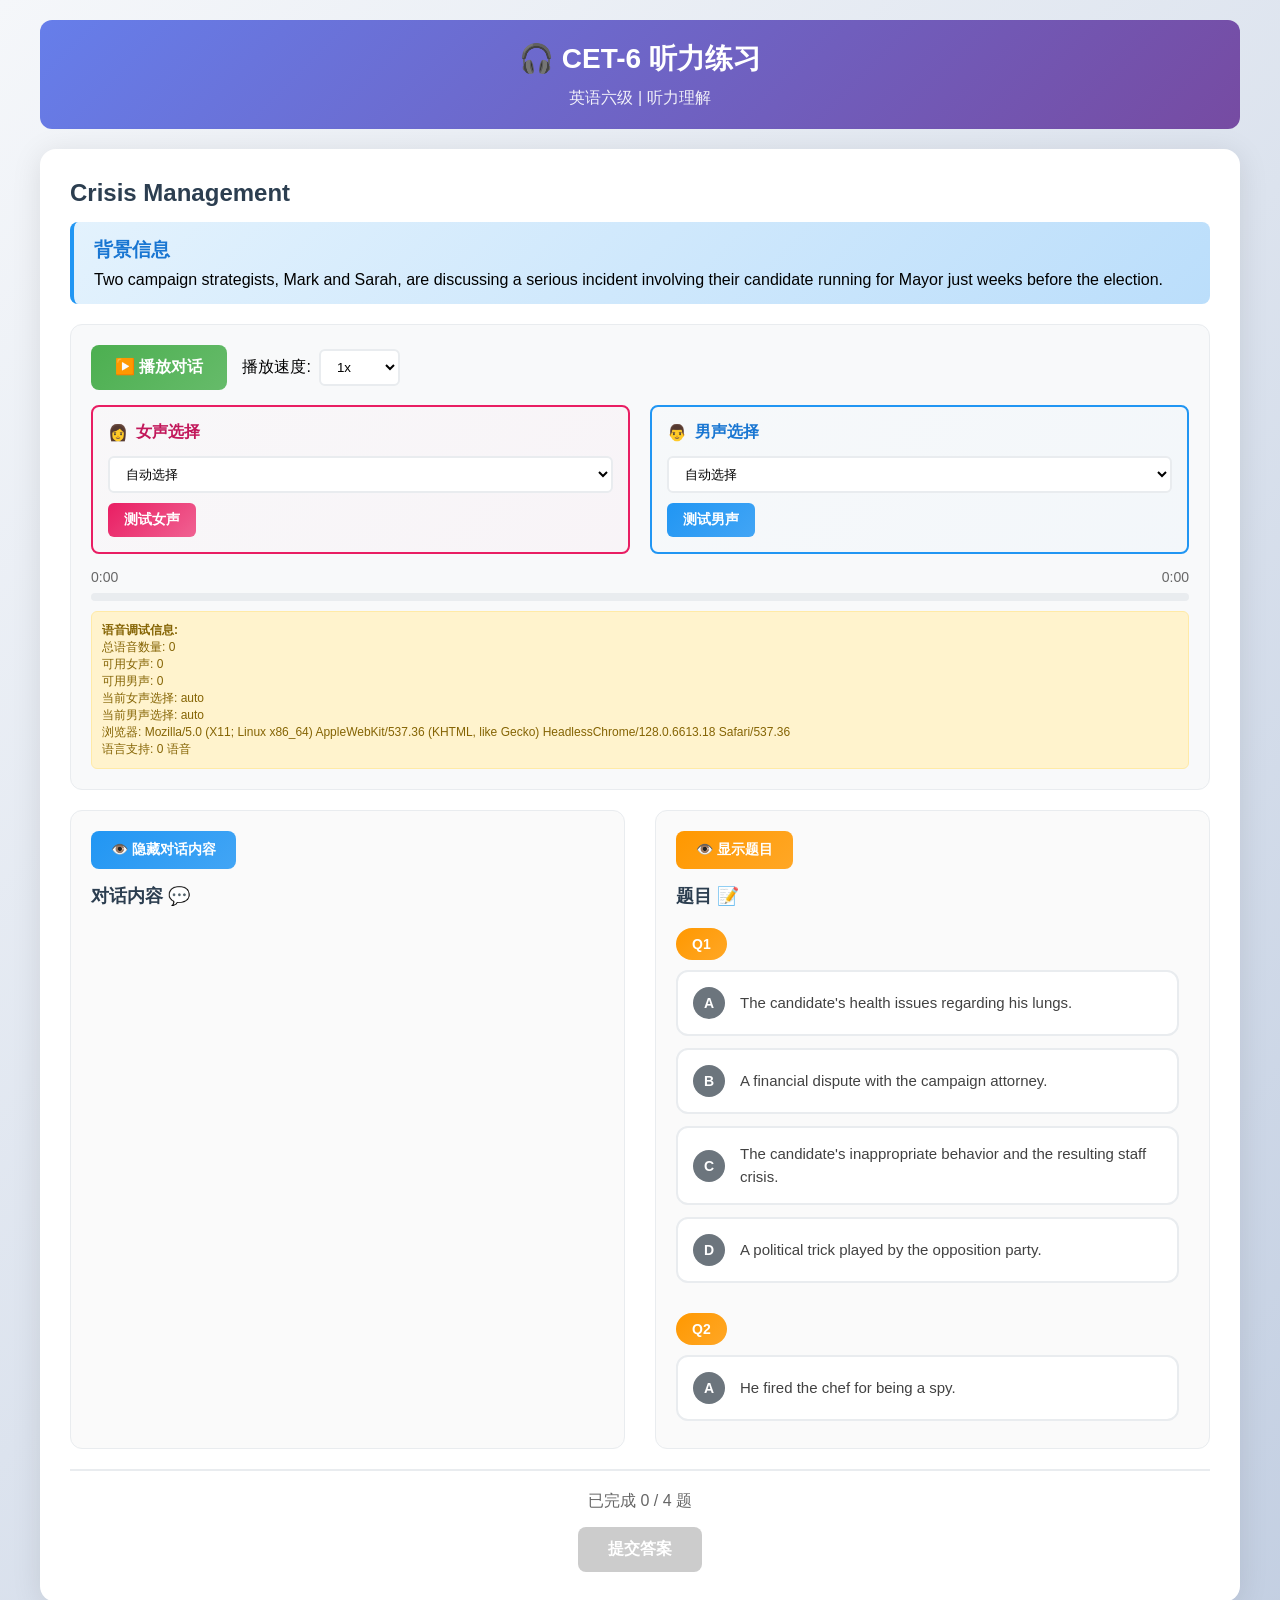
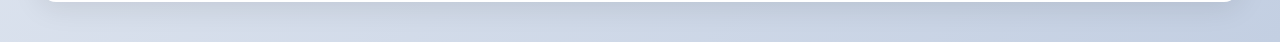
==== CET-6 听力练习应用.html @ c2de2e84 "update" ====
<!DOCTYPE html>
<!-- saved from url=(0163)file:///D:/DESKTOP/%E5%AD%A6%E6%9C%AF/%E7%A0%94%E7%A9%B6/%E3%80%90code%E3%80%91/%E7%AD%9B%E9%80%89%E4%B8%8D%E6%87%82%E7%9A%84%E5%8D%95%E8%AF%8D/cet6-listening.html -->
<html lang="zh-CN"><head><meta http-equiv="Content-Type" content="text/html; charset=UTF-8">
    
    <meta name="viewport" content="width=device-width, initial-scale=1.0">
    <title>CET-6 听力练习应用</title>
    <style>
        * {
            margin: 0;
            padding: 0;
            box-sizing: border-box;
        }

        body {
            font-family: -apple-system, BlinkMacSystemFont, 'Segoe UI', 'Roboto', 'Oxygen',
                'Ubuntu', 'Cantarell', 'Fira Sans', 'Droid Sans', 'Helvetica Neue',
                sans-serif;
            -webkit-font-smoothing: antialiased;
            -moz-osx-font-smoothing: grayscale;
            background: linear-gradient(135deg, #f5f7fa 0%, #c3cfe2 100%);
            min-height: 100vh;
            padding: 20px;
        }

        .container {
            max-width: 1200px;
            margin: 0 auto;
        }

        .header {
            background: linear-gradient(135deg, #667eea 0%, #764ba2 100%);
            color: white;
            padding: 20px;
            border-radius: 12px;
            margin-bottom: 20px;
            text-align: center;
        }

        .header h1 {
            font-size: 28px;
            margin-bottom: 10px;
        }

        .header-info {
            font-size: 16px;
            opacity: 0.9;
        }

        .main-content {
            background: white;
            border-radius: 16px;
            padding: 30px;
            box-shadow: 0 4px 30px rgba(0, 0, 0, 0.1);
            margin-bottom: 20px;
        }

        .exercise-title {
            font-size: 24px;
            font-weight: 700;
            color: #2c3e50;
            margin-bottom: 15px;
        }

        .context-box {
            background: linear-gradient(135deg, #e3f2fd 0%, #bbdefb 100%);
            border-left: 4px solid #2196f3;
            padding: 15px 20px;
            border-radius: 8px;
            margin-bottom: 20px;
        }

        .context-box h3 {
            color: #1976d2;
            margin-bottom: 8px;
        }

        .audio-controls {
            background: #f8f9fa;
            padding: 20px;
            border-radius: 12px;
            margin-bottom: 20px;
            border: 1px solid #e9ecef;
        }

        .audio-main-controls {
            display: flex;
            align-items: center;
            gap: 15px;
            margin-bottom: 15px;
            flex-wrap: wrap;
        }

        .play-button, .stop-button {
            background: linear-gradient(135deg, #4caf50 0%, #66bb6a 100%);
            color: white;
            border: none;
            padding: 12px 24px;
            border-radius: 8px;
            cursor: pointer;
            font-size: 16px;
            font-weight: 600;
            transition: all 0.3s ease;
        }

        .play-button:hover, .stop-button:hover {
            transform: translateY(-2px);
            box-shadow: 0 4px 15px rgba(76, 175, 80, 0.3);
        }

        .stop-button {
            background: linear-gradient(135deg, #f44336 0%, #ef5350 100%);
        }

        .stop-button:hover {
            box-shadow: 0 4px 15px rgba(244, 67, 54, 0.3);
        }

        .speed-control, .voice-control {
            display: flex;
            align-items: center;
            gap: 8px;
        }

        .speed-select, .voice-select {
            padding: 8px 12px;
            border: 2px solid #e9ecef;
            border-radius: 6px;
            background: white;
            cursor: pointer;
        }

        .voice-controls-container {
            display: grid;
            grid-template-columns: 1fr 1fr;
            gap: 20px;
            margin-bottom: 15px;
        }

        .voice-control-group {
            background: #fff;
            border: 2px solid #e9ecef;
            border-radius: 8px;
            padding: 15px;
        }

        .voice-control-group.female {
            border-color: #e91e63;
            background: linear-gradient(135deg, #fce4ec15 0%, #f8bbd915 100%);
        }

        .voice-control-group.male {
            border-color: #2196f3;
            background: linear-gradient(135deg, #e3f2fd15 0%, #bbdefb15 100%);
        }

        .voice-control-label {
            font-weight: 600;
            color: #2c3e50;
            margin-bottom: 8px;
            display: flex;
            align-items: center;
            gap: 8px;
        }

        .voice-control-label.female {
            color: #c2185b;
        }

        .voice-control-label.male {
            color: #1976d2;
        }

        .voice-select-full {
            width: 100%;
            margin-top: 5px;
        }

        .progress-container {
            margin-top: 15px;
        }

        .progress-info {
            display: flex;
            justify-content: space-between;
            margin-bottom: 8px;
            font-size: 14px;
            color: #666;
        }

        .progress-bar {
            width: 100%;
            height: 8px;
            background: #e9ecef;
            border-radius: 4px;
            overflow: hidden;
            position: relative;
        }

        .progress-fill {
            height: 100%;
            background: linear-gradient(135deg, #2196f3 0%, #42a5f5 100%);
            width: 0%;
            transition: width 0.1s linear;
            border-radius: 4px;
        }

        .progress-indicator {
            position: absolute;
            top: 0;
            left: 0;
            height: 100%;
            background: rgba(33, 150, 243, 0.3);
            animation: pulse 2s infinite;
        }

        @keyframes pulse {
            0% { opacity: 0.3; }
            50% { opacity: 0.6; }
            100% { opacity: 0.3; }
        }

        .voice-debug {
            background: #fff3cd;
            border: 1px solid #ffeaa7;
            border-radius: 6px;
            padding: 10px;
            margin-top: 10px;
            font-size: 12px;
            color: #856404;
        }

        .voice-test-buttons {
            display: flex;
            gap: 10px;
            margin-top: 10px;
        }

        .test-voice-button {
            padding: 8px 16px;
            border: none;
            border-radius: 6px;
            cursor: pointer;
            font-size: 14px;
            font-weight: 600;
            transition: all 0.3s ease;
        }

        .test-female {
            background: linear-gradient(135deg, #e91e63 0%, #f06292 100%);
            color: white;
        }

        .test-male {
            background: linear-gradient(135deg, #2196f3 0%, #42a5f5 100%);
            color: white;
        }

        .test-voice-button:hover {
            transform: translateY(-2px);
            box-shadow: 0 4px 15px rgba(0, 0, 0, 0.2);
        }

        .dialogue-toggle {
            background: linear-gradient(135deg, #2196f3 0%, #42a5f5 100%);
            color: white;
            border: none;
            padding: 10px 20px;
            border-radius: 8px;
            cursor: pointer;
            font-size: 14px;
            font-weight: 600;
            margin-bottom: 15px;
            transition: all 0.3s ease;
        }

        .dialogue-toggle:hover {
            transform: translateY(-2px);
            box-shadow: 0 4px 15px rgba(33, 150, 243, 0.3);
        }

        .questions-toggle {
            background: linear-gradient(135deg, #ff9800 0%, #ffa726 100%);
            color: white;
            border: none;
            padding: 10px 20px;
            border-radius: 8px;
            cursor: pointer;
            font-size: 14px;
            font-weight: 600;
            margin-bottom: 15px;
            transition: all 0.3s ease;
        }

        .questions-toggle:hover {
            transform: translateY(-2px);
            box-shadow: 0 4px 15px rgba(255, 152, 0, 0.3);
        }

        .content-grid {
            display: grid;
            grid-template-columns: 1fr 1fr;
            gap: 30px;
            margin-bottom: 20px;
        }

        .dialogue-section, .questions-section {
            background: #fafafa;
            border-radius: 12px;
            padding: 20px;
            border: 1px solid #e9ecef;
        }

        .section-title {
            font-size: 18px;
            font-weight: 600;
            color: #2c3e50;
            margin-bottom: 20px;
        }

        .dialogue-content {
            max-height: 500px;
            overflow-y: auto;
            padding-right: 10px;
        }

        .dialogue-content::-webkit-scrollbar {
            width: 6px;
        }

        .dialogue-content::-webkit-scrollbar-track {
            background: #f1f1f1;
            border-radius: 3px;
        }

        .dialogue-content::-webkit-scrollbar-thumb {
            background: #c1c1c1;
            border-radius: 3px;
        }

        .dialogue-item {
            margin-bottom: 20px;
            padding: 15px;
            border-radius: 12px;
            transition: all 0.3s ease;
        }

        .dialogue-item.woman {
            background: linear-gradient(135deg, #fce4ec 0%, #f8bbd9 100%);
            border-left: 4px solid #e91e63;
        }

        .dialogue-item.man {
            background: linear-gradient(135deg, #e3f2fd 0%, #bbdefb 100%);
            border-left: 4px solid #2196f3;
        }

        .dialogue-item:hover {
            transform: translateX(5px);
            box-shadow: 0 2px 10px rgba(0, 0, 0, 0.1);
        }

        .speaker-info {
            display: flex;
            align-items: center;
            gap: 10px;
            margin-bottom: 10px;
            font-weight: 600;
        }

        .speaker-avatar {
            font-size: 24px;
        }

        .play-line-button {
            margin-left: auto;
            background: none;
            border: none;
            cursor: pointer;
            font-size: 16px;
            padding: 5px;
            border-radius: 4px;
            transition: all 0.2s ease;
        }

        .play-line-button:hover {
            background: rgba(0, 0, 0, 0.1);
        }

        .dialogue-text {
            line-height: 1.8;
            font-size: 15px;
            color: #424242;
        }

        .word {
            cursor: pointer;
            padding: 2px 4px;
            border-radius: 3px;
            transition: all 0.2s ease;
        }

        .word:hover {
            background: rgba(33, 150, 243, 0.1);
            color: #1976d2;
        }

        .word.mastered {
            background: rgba(76, 175, 80, 0.1);
            color: #2e7d32;
            border-bottom: 2px solid #4caf50;
        }

        .questions-content {
            max-height: 500px;
            overflow-y: auto;
            padding-right: 10px;
        }

        .questions-content::-webkit-scrollbar {
            width: 6px;
        }

        .questions-content::-webkit-scrollbar-track {
            background: #f1f1f1;
            border-radius: 3px;
        }

        .questions-content::-webkit-scrollbar-thumb {
            background: #c1c1c1;
            border-radius: 3px;
        }

        .question-item {
            margin-bottom: 30px;
        }

        .question-number {
            background: linear-gradient(135deg, #ff9800 0%, #ffa726 100%);
            color: white;
            padding: 8px 16px;
            border-radius: 20px;
            font-weight: 600;
            font-size: 14px;
            margin-bottom: 10px;
            display: inline-block;
        }

        .question-text {
            font-size: 16px;
            line-height: 1.6;
            color: #2c3e50;
            font-weight: 600;
            margin-bottom: 15px;
            padding: 15px;
            background: #f8f9fa;
            border-radius: 8px;
            border-left: 4px solid #6c757d;
        }

        .option-item {
            display: flex;
            align-items: center;
            padding: 15px;
            margin-bottom: 12px;
            border: 2px solid #e9ecef;
            border-radius: 12px;
            cursor: pointer;
            transition: all 0.2s ease;
            background: white;
        }

        .option-item:hover {
            border-color: #2196f3;
            background: #f3f8ff;
            transform: translateY(-2px);
            box-shadow: 0 4px 12px rgba(33, 150, 243, 0.15);
        }

        .option-item.selected {
            border-color: #2196f3;
            background: #e3f2fd;
            box-shadow: 0 4px 12px rgba(33, 150, 243, 0.2);
        }

        .option-item.correct {
            border-color: #4caf50;
            background: #e8f5e8;
            box-shadow: 0 4px 12px rgba(76, 175, 80, 0.2);
        }

        .option-item.wrong {
            border-color: #f44336;
            background: #ffebee;
            box-shadow: 0 4px 12px rgba(244, 67, 54, 0.2);
        }

        .option-letter {
            width: 32px;
            height: 32px;
            background: #6c757d;
            color: white;
            border-radius: 50%;
            display: flex;
            align-items: center;
            justify-content: center;
            font-weight: 600;
            font-size: 14px;
            margin-right: 15px;
            flex-shrink: 0;
        }

        .option-item.correct .option-letter {
            background: #4caf50;
        }

        .option-item.wrong .option-letter {
            background: #f44336;
        }

        .option-text {
            flex: 1;
            font-size: 15px;
            line-height: 1.5;
            color: #424242;
        }

        .submit-section {
            border-top: 2px solid #e9ecef;
            padding-top: 20px;
            text-align: center;
        }

        .progress-text {
            margin-bottom: 15px;
            color: #666;
            font-weight: 500;
        }

        .submit-button {
            background: linear-gradient(135deg, #2196f3 0%, #42a5f5 100%);
            color: white;
            border: none;
            padding: 12px 30px;
            border-radius: 8px;
            cursor: pointer;
            font-size: 16px;
            font-weight: 600;
        }

        .submit-button:hover:not(:disabled) {
            transform: translateY(-2px);
            box-shadow: 0 4px 15px rgba(33, 150, 243, 0.3);
        }

        .submit-button:disabled {
            background: #ccc;
            cursor: not-allowed;
        }

        .results-section {
            border-top: 2px solid #e9ecef;
            padding-top: 20px;
            text-align: center;
        }

        .score-display {
            margin-bottom: 20px;
        }

        .score-text {
            font-size: 18px;
            font-weight: 600;
            color: #2c3e50;
        }

        .score-grade {
            margin-left: 15px;
            padding: 6px 12px;
            border-radius: 20px;
            font-weight: 600;
            font-size: 14px;
        }

        .score-grade.pass {
            background: #e8f5e8;
            color: #2e7d32;
        }

        .score-grade.fail {
            background: #ffebee;
            color: #c62828;
        }

        .reset-button {
            background: linear-gradient(135deg, #ff9800 0%, #ffa726 100%);
            color: white;
            border: none;
            padding: 12px 24px;
            border-radius: 8px;
            cursor: pointer;
            font-size: 16px;
            font-weight: 600;
        }

        .reset-button:hover {
            transform: translateY(-2px);
            box-shadow: 0 4px 15px rgba(255, 152, 0, 0.3);
        }

        .answer-explanation {
            background: linear-gradient(135deg, #fff3e0 0%, #ffe0b2 100%);
            border-left: 4px solid #ff9800;
            padding: 15px;
            border-radius: 8px;
            margin-top: 15px;
        }

        .explanation-header {
            display: flex;
            justify-content: space-between;
            align-items: center;
            margin-bottom: 10px;
        }

        .explanation-header h4 {
            margin: 0;
            color: #e65100;
            font-size: 16px;
        }

        .correct-answer {
            background: #ff9800;
            color: white;
            padding: 6px 12px;
            border-radius: 20px;
            font-weight: 600;
            font-size: 12px;
        }

        .explanation-text {
            color: #5d4037;
            line-height: 1.6;
            font-size: 14px;
            font-style: italic;
        }

        /* 响应式设计 */
        @media (max-width: 768px) {
            body {
                padding: 10px;
            }

            .content-grid {
                grid-template-columns: 1fr;
                gap: 20px;
            }

            .voice-controls-container {
                grid-template-columns: 1fr;
                gap: 10px;
            }

            .header h1 {
                font-size: 24px;
            }

            .main-content {
                padding: 20px;
            }

            .audio-main-controls {
                flex-direction: column;
                align-items: stretch;
            }

            .play-button, .stop-button {
                width: 100%;
                justify-content: center;
            }

            .speed-control {
                justify-content: center;
                margin-top: 10px;
            }
        }
    </style>
</head>
<body>
    <div class="container">
        <header class="header">
            <h1>🎧 CET-6 听力练习</h1>
            <div class="header-info">
                <span>英语六级</span> | <span>听力理解</span>
            </div>
        </header>

        <div class="main-content">
            <div class="exercise-title">Crisis Management</div>

            <div class="context-box">
                <h3>背景信息</h3>
                <p>Two campaign strategists, Mark and Sarah, are discussing a serious incident involving their candidate running for Mayor just weeks before the election.</p>
            </div>

            <div class="audio-controls">
                <div class="audio-main-controls">
                    <button class="play-button" id="playButton" onclick="playDialogue()" style="display: inline-block;">▶️ 播放对话</button>
                    <button class="stop-button" id="stopButton" onclick="stopDialogue()" style="display: none;">⏹️ 停止播放</button>

                    <div class="speed-control">
                        <label>播放速度:</label>
                        <select class="speed-select" id="speedSelect">
                            <option value="0.5">0.5x</option>
                            <option value="0.75">0.75x</option>
                            <option value="1" selected="">1x</option>
                            <option value="1.25">1.25x</option>
                            <option value="1.5">1.5x</option>
                        </select>
                    </div>
                </div>

                <div class="voice-controls-container">
                    <div class="voice-control-group female">
                        <div class="voice-control-label female">
                            <span>👩</span>
                            <span>女声选择</span>
                        </div>
                        <select class="voice-select voice-select-full" id="femaleVoiceSelect"><option value="auto">自动选择</option><optgroup label="女声"><option value="female-81">Microsoft Natasha Online (Natural) - English (Australia) (en-AU)</option><option value="female-84">Microsoft Yan Online (Natural) - English (Hong Kong SAR) (en-HK)</option><option value="female-87">Microsoft Neerja Online (Natural) - English (India) (en-IN)</option><option value="female-90">Microsoft Emily Online (Natural) - English (Ireland) (en-IE)</option><option value="female-93">Microsoft Mitchell Online (Natural) - English (New Zealand) (en-NZ)</option><option value="female-96">Microsoft Ezinne Online (Natural) - English (Nigeria) (en-NG)</option><option value="female-99">Microsoft Ava Online (Natural) - English (United States) (en-US)</option><option value="female-102">Microsoft Brian Online (Natural) - English (United States) (en-US)</option><option value="female-105">Microsoft Leah Online (Natural) - English (South Africa) (en-ZA)</option><option value="female-111">Microsoft Ryan Online (Natural) - English (United Kingdom) (en-GB)</option><option value="female-114">Microsoft Ana Online (Natural) - English (United States) (en-US)</option><option value="female-117">Microsoft AvaMultilingual Online (Natural) - English (United States) (en-US)</option><option value="female-120">Microsoft EmmaMultilingual Online (Natural) - English (United States) (en-US)</option><option value="female-123">Microsoft Jenny Online (Natural) - English (United States) (en-US)</option><option value="female-126">Microsoft Steffan Online (Natural) - English (United States) (en-US)</option><option value="female-246">Microsoft Marcelo Online (Natural) - Spanish (Bolivia) (es-BO)</option><option value="female-247">Microsoft Sofia Online (Natural) - Spanish (Bolivia) (es-BO)</option></optgroup></select>
                        <div class="voice-test-buttons">
                            <button class="test-voice-button test-female" onclick="testFemaleVoice()">测试女声</button>
                        </div>
                    </div>

                    <div class="voice-control-group male">
                        <div class="voice-control-label male">
                            <span>👨</span>
                            <span>男声选择</span>
                        </div>
                        <select class="voice-select voice-select-full" id="maleVoiceSelect"><option value="auto">自动选择</option><optgroup label="男声"><option value="male-23">Microsoft Iman Online (Natural) - Arabic (Libya) (ar-LY)</option><option value="male-27">Microsoft Abdullah Online (Natural) - Arabic (Oman) (ar-OM)</option><option value="male-28">Microsoft Aysha Online (Natural) - Arabic (Oman) (ar-OM)</option><option value="male-33">Microsoft Amany Online (Natural) - Arabic (Syria) (ar-SY)</option><option value="male-64">Microsoft Xiaobei Online (Natural) - Chinese (Northeastern Mandarin) (zh-CN-liaoning)</option><option value="male-67">Microsoft HsiaoYu Online (Natural) - Chinese (Taiwanese Mandarin) (zh-TW)</option><option value="male-68">Microsoft Xiaoni Online (Natural) - Chinese (Zhongyuan Mandarin Shaanxi) (zh-CN-shaanxi)</option><option value="male-73">Microsoft Christel Online (Natural) - Danish (Denmark) (da-DK)</option><option value="male-74">Microsoft Jeppe Online (Natural) - Danish (Denmark) (da-DK)</option><option value="male-80">Microsoft WilliamMultilingual Online (Natural) - English (Australia) (en-AU)</option><option value="male-82">Microsoft Clara Online (Natural) - English (Canada) (en-CA)</option><option value="male-83">Microsoft Liam Online (Natural) - English (Canada) (en-CA)</option><option value="male-85">Microsoft Sam Online (Natural) - English (Hongkong) (en-HK)</option><option value="male-86">Microsoft Neerja Online (Natural) - English (India) (Preview) (en-IN)</option><option value="male-88">Microsoft Prabhat Online (Natural) - English (India) (en-IN)</option><option value="male-89">Microsoft Connor Online (Natural) - English (Ireland) (en-IE)</option><option value="male-91">Microsoft Asilia Online (Natural) - English (Kenya) (en-KE)</option><option value="male-92">Microsoft Chilemba Online (Natural) - English (Kenya) (en-KE)</option><option value="male-94">Microsoft Molly Online (Natural) - English (New Zealand) (en-NZ)</option><option value="male-95">Microsoft Abeo Online (Natural) - English (Nigeria) (en-NG)</option><option value="male-97">Microsoft James Online (Natural) - English (Philippines) (en-PH)</option><option value="male-98">Microsoft Rosa Online (Natural) - English (Philippines) (en-PH)</option><option value="male-100">Microsoft Andrew Online (Natural) - English (United States) (en-US)</option><option value="male-101">Microsoft Emma Online (Natural) - English (United States) (en-US)</option><option value="male-103">Microsoft Luna Online (Natural) - English (Singapore) (en-SG)</option><option value="male-104">Microsoft Wayne Online (Natural) - English (Singapore) (en-SG)</option><option value="male-106">Microsoft Luke Online (Natural) - English (South Africa) (en-ZA)</option><option value="male-107">Microsoft Elimu Online (Natural) - English (Tanzania) (en-TZ)</option><option value="male-108">Microsoft Imani Online (Natural) - English (Tanzania) (en-TZ)</option><option value="male-109">Microsoft Libby Online (Natural) - English (United Kingdom) (en-GB)</option><option value="male-110">Microsoft Maisie Online (Natural) - English (United Kingdom) (en-GB)</option><option value="male-112">Microsoft Sonia Online (Natural) - English (United Kingdom) (en-GB)</option><option value="male-113">Microsoft Thomas Online (Natural) - English (United Kingdom) (en-GB)</option><option value="male-115">Microsoft AndrewMultilingual Online (Natural) - English (United States) (en-US)</option><option value="male-116">Microsoft Aria Online (Natural) - English (United States) (en-US)</option><option value="male-118">Microsoft BrianMultilingual Online (Natural) - English (United States) (en-US)</option><option value="male-119">Microsoft Christopher Online (Natural) - English (United States) (en-US)</option><option value="male-121">Microsoft Eric Online (Natural) - English (United States) (en-US)</option><option value="male-122">Microsoft Guy Online (Natural) - English (United States) (en-US)</option><option value="male-124">Microsoft Michelle Online (Natural) - English (United States) (en-US)</option><option value="male-125">Microsoft Roger Online (Natural) - English (United States) (en-US)</option><option value="male-150">Microsoft Ingrid Online (Natural) - German (Austria) (de-AT)</option><option value="male-151">Microsoft Jonas Online (Natural) - German (Austria) (de-AT)</option><option value="male-152">Microsoft SeraphinaMultilingual Online (Natural) - German (Germany) (de-DE)</option><option value="male-153">Microsoft FlorianMultilingual Online (Natural) - German (Germany) (de-DE)</option><option value="male-154">Microsoft Amala Online (Natural) - German (Germany) (de-DE)</option><option value="male-155">Microsoft Conrad Online (Natural) - German (Germany) (de-DE)</option><option value="male-156">Microsoft Katja Online (Natural) - German (Germany) (de-DE)</option><option value="male-157">Microsoft Killian Online (Natural) - German (Germany) (de-DE)</option><option value="male-158">Microsoft Jan Online (Natural) - German (Switzerland) (de-CH)</option><option value="male-159">Microsoft Leni Online (Natural) - German (Switzerland) (de-CH)</option><option value="male-198">Microsoft Keomany Online (Natural) - Lao (Laos) (lo-LA)</option><option value="male-205">Microsoft Osman Online (Natural) - Malay (Malaysia) (ms-MY)</option><option value="male-212">Microsoft Manohar Online (Natural) - Marathi (India) (mr-IN)</option><option value="male-230">Microsoft Alina Online (Natural) - Romanian (Romania) (ro-RO)</option><option value="male-231">Microsoft Emil Online (Natural) - Romanian (Romania) (ro-RO)</option><option value="male-256">Microsoft Manuel Online (Natural) - Spanish (Cuba) (es-CU)</option><option value="male-314">Microsoft Salman Online (Natural) - Urdu (India) (ur-IN)</option></optgroup></select>
                        <div class="voice-test-buttons">
                            <button class="test-voice-button test-male" onclick="testMaleVoice()">测试男声</button>
                        </div>
                    </div>
                </div>

                <div class="progress-container">
                    <div class="progress-info">
                        <span id="currentTime">0:00</span>
                        <span id="totalTime">0:00</span>
                    </div>
                    <div class="progress-bar">
                        <div class="progress-fill" id="progressFill" style="width: 0%;"></div>
                        <div class="progress-indicator" id="progressIndicator" style="width: 0%;"></div>
                    </div>
                </div>

                <div class="voice-debug" id="voiceDebug" style="display: block;">
                    <strong>语音调试信息:</strong>
                    <div id="debugInfo">
                总语音数量: 325<br>
                可用女声: 17<br>
                可用男声: 58<br>
                当前女声选择: female-81<br>
                当前男声选择: male-115<br>
                浏览器: Mozilla/5.0 (Windows NT 10.0; Win64; x64) AppleWebKit/537.36 (KHTML, like Gecko) Chrome/142.0.0.0 Safari/537.36 Edg/142.0.0.0<br>
                语言支持: 325 语音
            </div>
                </div>
            </div>

            <div class="content-grid">
                <div class="dialogue-section">
                    <button class="dialogue-toggle" onclick="toggleDialogue()">
                        <span id="dialogueToggleText">👁️ 隐藏对话内容</span>
                    </button>

                    <h3 class="section-title">对话内容 💬</h3>

                    <div class="dialogue-content" id="dialogueContent" style="display: none;">
                        <!-- 对话内容保持不变 -->
                        <div class="dialogue-item woman">
                            <div class="speaker-info">
                                <span class="speaker-avatar">👩</span>
                                <span>女士</span>
                                <button class="play-line-button" onclick="playLine(&#39;Mark, we have a disaster downstairs. The domestic staff is threatening to go on strike. Our candidate, Mr. Henderson, just had a meltdown.&#39;, &#39;woman&#39;)">🔊</button>
                            </div>
                            <div class="dialogue-text">
                                <span class="word" onclick="toggleWord(this)">Mark</span>,
                                <span class="word" onclick="toggleWord(this)">we</span>
                                <span class="word" onclick="toggleWord(this)">have</span>
                                <span class="word" onclick="toggleWord(this)">a</span>
                                <span class="word" onclick="toggleWord(this)">disaster</span>
                                <span class="word mastered" onclick="toggleWord(this)">downstairs</span>.
                                <span class="word" onclick="toggleWord(this)">The</span>
                                <span class="word mastered" onclick="toggleWord(this)">domestic</span>
                                <span class="word" onclick="toggleWord(this)">staff</span>
                                <span class="word" onclick="toggleWord(this)">is</span>
                                <span class="word" onclick="toggleWord(this)">threatening</span>
                                <span class="word" onclick="toggleWord(this)">to</span>
                                <span class="word" onclick="toggleWord(this)">go</span>
                                <span class="word" onclick="toggleWord(this)">on</span>
                                <span class="word" onclick="toggleWord(this)">strike</span>.
                                <span class="word" onclick="toggleWord(this)">Our</span>
                                <span class="word mastered" onclick="toggleWord(this)">candidate</span>,
                                <span class="word" onclick="toggleWord(this)">Mr</span>.
                                <span class="word" onclick="toggleWord(this)">Henderson</span>,
                                <span class="word" onclick="toggleWord(this)">just</span>
                                <span class="word" onclick="toggleWord(this)">had</span>
                                <span class="word" onclick="toggleWord(this)">a</span>
                                <span class="word" onclick="toggleWord(this)">meltdown</span>.
                            </div>
                        </div>

                        <div class="dialogue-item man">
                            <div class="speaker-info">
                                <span class="speaker-avatar">👨</span>
                                <span>男士</span>
                                <button class="play-line-button" onclick="playLine(&#39;Again? I saw trash and broken furniture in the hallway. Did he really drag the heavy oak table across the room?&#39;, &#39;man&#39;)">🔊</button>
                            </div>
                            <div class="dialogue-text">
                                <span class="word" onclick="toggleWord(this)">Again</span>?
                                <span class="word" onclick="toggleWord(this)">I</span>
                                <span class="word" onclick="toggleWord(this)">saw</span>
                                <span class="word mastered" onclick="toggleWord(this)">trash</span>
                                <span class="word" onclick="toggleWord(this)">and</span>
                                <span class="word mastered" onclick="toggleWord(this)">broken</span>
                                <span class="word mastered" onclick="toggleWord(this)">furniture</span>
                                <span class="word" onclick="toggleWord(this)">in</span>
                                <span class="word" onclick="toggleWord(this)">the</span>
                                <span class="word" onclick="toggleWord(this)">hallway</span>.
                                <span class="word" onclick="toggleWord(this)">Did</span>
                                <span class="word" onclick="toggleWord(this)">he</span>
                                <span class="word" onclick="toggleWord(this)">really</span>
                                <span class="word mastered" onclick="toggleWord(this)">drag</span>
                                <span class="word" onclick="toggleWord(this)">the</span>
                                <span class="word" onclick="toggleWord(this)">heavy</span>
                                <span class="word" onclick="toggleWord(this)">oak</span>
                                <span class="word" onclick="toggleWord(this)">table</span>
                                <span class="word" onclick="toggleWord(this)">across</span>
                                <span class="word" onclick="toggleWord(this)">the</span>
                                <span class="word" onclick="toggleWord(this)">room</span>?
                            </div>
                        </div>

                        <!-- 继续添加其他对话行 -->
                        <div class="dialogue-item woman">
                            <div class="speaker-info">
                                <span class="speaker-avatar">👩</span>
                                <span>女士</span>
                                <button class="play-line-button" onclick="playLine(&#39;Yes. He claimed the chef put a political trick in his soup. He threw a wet towel, and even his underwear, at the poor servant. It was incredibly offensive. He shouted that he is the lord of this manor, not a plain citizen.&#39;, &#39;woman&#39;)">🔊</button>
                            </div>
                            <div class="dialogue-text">
                                <span class="word" onclick="toggleWord(this)">Yes</span>.
                                <span class="word" onclick="toggleWord(this)">He</span>
                                <span class="word" onclick="toggleWord(this)">claimed</span>
                                <span class="word" onclick="toggleWord(this)">the</span>
                                <span class="word mastered" onclick="toggleWord(this)">chef</span>
                                <span class="word" onclick="toggleWord(this)">put</span>
                                <span class="word" onclick="toggleWord(this)">a</span>
                                <span class="word mastered" onclick="toggleWord(this)">political</span>
                                <span class="word mastered" onclick="toggleWord(this)">trick</span>
                                <span class="word" onclick="toggleWord(this)">in</span>
                                <span class="word" onclick="toggleWord(this)">his</span>
                                <span class="word" onclick="toggleWord(this)">soup</span>.
                                <span class="word" onclick="toggleWord(this)">He</span>
                                <span class="word mastered" onclick="toggleWord(this)">threw</span>
                                <span class="word" onclick="toggleWord(this)">a</span>
                                <span class="word" onclick="toggleWord(this)">wet</span>
                                <span class="word mastered" onclick="toggleWord(this)">towel</span>,
                                <span class="word" onclick="toggleWord(this)">and</span>
                                <span class="word" onclick="toggleWord(this)">even</span>
                                <span class="word" onclick="toggleWord(this)">his</span>
                                <span class="word mastered" onclick="toggleWord(this)">underwear</span>,
                                <span class="word" onclick="toggleWord(this)">at</span>
                                <span class="word" onclick="toggleWord(this)">the</span>
                                <span class="word" onclick="toggleWord(this)">poor</span>
                                <span class="word mastered" onclick="toggleWord(this)">servant</span>.
                                <span class="word" onclick="toggleWord(this)">It</span>
                                <span class="word" onclick="toggleWord(this)">was</span>
                                <span class="word mastered" onclick="toggleWord(this)">incredibly</span>
                                <span class="word mastered" onclick="toggleWord(this)">offensive</span>.
                                <span class="word" onclick="toggleWord(this)">He</span>
                                <span class="word" onclick="toggleWord(this)">shouted</span>
                                <span class="word" onclick="toggleWord(this)">that</span>
                                <span class="word" onclick="toggleWord(this)">he</span>
                                <span class="word" onclick="toggleWord(this)">is</span>
                                <span class="word" onclick="toggleWord(this)">the</span>
                                <span class="word mastered" onclick="toggleWord(this)">lord</span>
                                <span class="word" onclick="toggleWord(this)">of</span>
                                <span class="word" onclick="toggleWord(this)">this</span>
                                <span class="word" onclick="toggleWord(this)">manor</span>,
                                <span class="word" onclick="toggleWord(this)">not</span>
                                <span class="word" onclick="toggleWord(this)">a</span>
                                <span class="word mastered" onclick="toggleWord(this)">plain</span>
                                <span class="word" onclick="toggleWord(this)">citizen</span>.
                            </div>
                        </div>

                        <div class="dialogue-item man">
                            <div class="speaker-info">
                                <span class="speaker-avatar">👨</span>
                                <span>男士</span>
                                <button class="play-line-button" onclick="playLine(&#39;That violates every criterion of civil behavior. If this external news reaches the Congress or the ethics panel, our capital in this contest will vanish. We can&#39;t pretend this is normal.&#39;, &#39;man&#39;)">🔊</button>
                            </div>
                            <div class="dialogue-text">
                                <span class="word" onclick="toggleWord(this)">That</span>
                                <span class="word" onclick="toggleWord(this)">violates</span>
                                <span class="word" onclick="toggleWord(this)">every</span>
                                <span class="word" onclick="toggleWord(this)">criterion</span>
                                <span class="word" onclick="toggleWord(this)">of</span>
                                <span class="word" onclick="toggleWord(this)">civil</span>
                                <span class="word" onclick="toggleWord(this)">behavior</span>.
                                <span class="word" onclick="toggleWord(this)">If</span>
                                <span class="word" onclick="toggleWord(this)">this</span>
                                <span class="word" onclick="toggleWord(this)">external</span>
                                <span class="word" onclick="toggleWord(this)">news</span>
                                <span class="word" onclick="toggleWord(this)">reaches</span>
                                <span class="word" onclick="toggleWord(this)">the</span>
                                <span class="word" onclick="toggleWord(this)">Congress</span>
                                <span class="word" onclick="toggleWord(this)">or</span>
                                <span class="word" onclick="toggleWord(this)">the</span>
                                <span class="word" onclick="toggleWord(this)">ethics</span>
                                <span class="word" onclick="toggleWord(this)">panel</span>,
                                <span class="word" onclick="toggleWord(this)">our</span>
                                <span class="word" onclick="toggleWord(this)">capital</span>
                                <span class="word" onclick="toggleWord(this)">in</span>
                                <span class="word" onclick="toggleWord(this)">this</span>
                                <span class="word" onclick="toggleWord(this)">contest</span>
                                <span class="word" onclick="toggleWord(this)">will</span>
                                <span class="word" onclick="toggleWord(this)">vanish</span>.
                                <span class="word" onclick="toggleWord(this)">We</span>
                                <span class="word" onclick="toggleWord(this)">can't</span>
                                <span class="word" onclick="toggleWord(this)">pretend</span>
                                <span class="word" onclick="toggleWord(this)">this</span>
                                <span class="word" onclick="toggleWord(this)">is</span>
                                <span class="word" onclick="toggleWord(this)">normal</span>.
                            </div>
                        </div>

                        <div class="dialogue-item woman">
                            <div class="speaker-info">
                                <span class="speaker-avatar">👩</span>
                                <span>女士</span>
                                <button class="play-line-button" onclick="playLine(&#39;I tried to whisper a warning to him, but he wouldn&#39;t lean in to listen. He has this notion that he can do whatever he wants. Honestly, he looks hollow. He&#39;s smoking pack after pack of cigarettes; I&#39;m worried about his lung capacity and organ failure.&#39;, &#39;woman&#39;)">🔊</button>
                            </div>
                            <div class="dialogue-text">
                                <span class="word" onclick="toggleWord(this)">I</span>
                                <span class="word" onclick="toggleWord(this)">tried</span>
                                <span class="word" onclick="toggleWord(this)">to</span>
                                <span class="word" onclick="toggleWord(this)">whisper</span>
                                <span class="word" onclick="toggleWord(this)">a</span>
                                <span class="word" onclick="toggleWord(this)">warning</span>
                                <span class="word" onclick="toggleWord(this)">to</span>
                                <span class="word" onclick="toggleWord(this)">him</span>,
                                <span class="word" onclick="toggleWord(this)">but</span>
                                <span class="word" onclick="toggleWord(this)">he</span>
                                <span class="word" onclick="toggleWord(this)">wouldn't</span>
                                <span class="word" onclick="toggleWord(this)">lean</span>
                                <span class="word" onclick="toggleWord(this)">in</span>
                                <span class="word" onclick="toggleWord(this)">to</span>
                                <span class="word" onclick="toggleWord(this)">listen</span>.
                                <span class="word" onclick="toggleWord(this)">He</span>
                                <span class="word" onclick="toggleWord(this)">has</span>
                                <span class="word" onclick="toggleWord(this)">this</span>
                                <span class="word" onclick="toggleWord(this)">notion</span>
                                <span class="word" onclick="toggleWord(this)">that</span>
                                <span class="word" onclick="toggleWord(this)">he</span>
                                <span class="word" onclick="toggleWord(this)">can</span>
                                <span class="word" onclick="toggleWord(this)">do</span>
                                <span class="word" onclick="toggleWord(this)">whatever</span>
                                <span class="word" onclick="toggleWord(this)">he</span>
                                <span class="word" onclick="toggleWord(this)">wants</span>.
                                <span class="word" onclick="toggleWord(this)">Honestly</span>,
                                <span class="word" onclick="toggleWord(this)">he</span>
                                <span class="word" onclick="toggleWord(this)">looks</span>
                                <span class="word" onclick="toggleWord(this)">hollow</span>.
                                <span class="word" onclick="toggleWord(this)">He's</span>
                                <span class="word" onclick="toggleWord(this)">smoking</span>
                                <span class="word" onclick="toggleWord(this)">pack</span>
                                <span class="word" onclick="toggleWord(this)">after</span>
                                <span class="word" onclick="toggleWord(this)">pack</span>
                                <span class="word" onclick="toggleWord(this)">of</span>
                                <span class="word" onclick="toggleWord(this)">cigarettes</span>;
                                <span class="word" onclick="toggleWord(this)">I'm</span>
                                <span class="word" onclick="toggleWord(this)">worried</span>
                                <span class="word" onclick="toggleWord(this)">about</span>
                                <span class="word" onclick="toggleWord(this)">his</span>
                                <span class="word" onclick="toggleWord(this)">lung</span>
                                <span class="word" onclick="toggleWord(this)">capacity</span>
                                <span class="word" onclick="toggleWord(this)">and</span>
                                <span class="word" onclick="toggleWord(this)">organ</span>
                                <span class="word" onclick="toggleWord(this)">failure</span>.
                            </div>
                        </div>

                        <div class="dialogue-item man">
                            <div class="speaker-info">
                                <span class="speaker-avatar">👨</span>
                                <span>男士</span>
                                <button class="play-line-button" onclick="playLine(&#39;We need insight into his mental state. Is he fit for the obligation of being mayor? Regardless, we must retain control. What is the amount needed to settle this?&#39;, &#39;man&#39;)">🔊</button>
                            </div>
                            <div class="dialogue-text">
                                <span class="word" onclick="toggleWord(this)">We</span>
                                <span class="word" onclick="toggleWord(this)">need</span>
                                <span class="word" onclick="toggleWord(this)">insight</span>
                                <span class="word" onclick="toggleWord(this)">into</span>
                                <span class="word" onclick="toggleWord(this)">his</span>
                                <span class="word" onclick="toggleWord(this)">mental</span>
                                <span class="word" onclick="toggleWord(this)">state</span>.
                                <span class="word" onclick="toggleWord(this)">Is</span>
                                <span class="word" onclick="toggleWord(this)">he</span>
                                <span class="word" onclick="toggleWord(this)">fit</span>
                                <span class="word" onclick="toggleWord(this)">for</span>
                                <span class="word" onclick="toggleWord(this)">the</span>
                                <span class="word" onclick="toggleWord(this)">obligation</span>
                                <span class="word" onclick="toggleWord(this)">of</span>
                                <span class="word" onclick="toggleWord(this)">being</span>
                                <span class="word" onclick="toggleWord(this)">mayor</span>?
                                <span class="word" onclick="toggleWord(this)">Regardless</span>,
                                <span class="word" onclick="toggleWord(this)">we</span>
                                <span class="word" onclick="toggleWord(this)">must</span>
                                <span class="word" onclick="toggleWord(this)">retain</span>
                                <span class="word" onclick="toggleWord(this)">control</span>.
                                <span class="word" onclick="toggleWord(this)">What</span>
                                <span class="word" onclick="toggleWord(this)">is</span>
                                <span class="word" onclick="toggleWord(this)">the</span>
                                <span class="word" onclick="toggleWord(this)">amount</span>
                                <span class="word" onclick="toggleWord(this)">needed</span>
                                <span class="word" onclick="toggleWord(this)">to</span>
                                <span class="word" onclick="toggleWord(this)">settle</span>
                                <span class="word" onclick="toggleWord(this)">this</span>?
                            </div>
                        </div>

                        <div class="dialogue-item woman">
                            <div class="speaker-info">
                                <span class="speaker-avatar">👩</span>
                                <span>女士</span>
                                <button class="play-line-button" onclick="playLine(&#39;The attorney sent a quotation. The staff demands a higher wage and a sincere apology, or they walk. It is a hefty sum.&#39;, &#39;woman&#39;)">🔊</button>
                            </div>
                            <div class="dialogue-text">
                                <span class="word" onclick="toggleWord(this)">The</span>
                                <span class="word" onclick="toggleWord(this)">attorney</span>
                                <span class="word" onclick="toggleWord(this)">sent</span>
                                <span class="word" onclick="toggleWord(this)">a</span>
                                <span class="word" onclick="toggleWord(this)">quotation</span>.
                                <span class="word" onclick="toggleWord(this)">The</span>
                                <span class="word" onclick="toggleWord(this)">staff</span>
                                <span class="word" onclick="toggleWord(this)">demands</span>
                                <span class="word" onclick="toggleWord(this)">a</span>
                                <span class="word" onclick="toggleWord(this)">higher</span>
                                <span class="word" onclick="toggleWord(this)">wage</span>
                                <span class="word" onclick="toggleWord(this)">and</span>
                                <span class="word" onclick="toggleWord(this)">a</span>
                                <span class="word" onclick="toggleWord(this)">sincere</span>
                                <span class="word" onclick="toggleWord(this)">apology</span>,
                                <span class="word" onclick="toggleWord(this)">or</span>
                                <span class="word" onclick="toggleWord(this)">they</span>
                                <span class="word" onclick="toggleWord(this)">walk</span>.
                                <span class="word" onclick="toggleWord(this)">It</span>
                                <span class="word" onclick="toggleWord(this)">is</span>
                                <span class="word" onclick="toggleWord(this)">a</span>
                                <span class="word" onclick="toggleWord(this)">hefty</span>
                                <span class="word" onclick="toggleWord(this)">sum</span>.
                            </div>
                        </div>

                        <div class="dialogue-item man">
                            <div class="speaker-info">
                                <span class="speaker-avatar">👨</span>
                                <span>男士</span>
                                <button class="play-line-button" onclick="playLine(&#39;We have to grant it. Our objective is to win. We can&#39;t let the motor of this campaign stall now. Is there any stuff we can use to spin this?&#39;, &#39;man&#39;)">🔊</button>
                            </div>
                            <div class="dialogue-text">
                                <span class="word" onclick="toggleWord(this)">We</span>
                                <span class="word" onclick="toggleWord(this)">have</span>
                                <span class="word" onclick="toggleWord(this)">to</span>
                                <span class="word" onclick="toggleWord(this)">grant</span>
                                <span class="word" onclick="toggleWord(this)">it</span>.
                                <span class="word" onclick="toggleWord(this)">Our</span>
                                <span class="word" onclick="toggleWord(this)">objective</span>
                                <span class="word" onclick="toggleWord(this)">is</span>
                                <span class="word" onclick="toggleWord(this)">to</span>
                                <span class="word" onclick="toggleWord(this)">win</span>.
                                <span class="word" onclick="toggleWord(this)">We</span>
                                <span class="word" onclick="toggleWord(this)">can't</span>
                                <span class="word" onclick="toggleWord(this)">let</span>
                                <span class="word" onclick="toggleWord(this)">the</span>
                                <span class="word" onclick="toggleWord(this)">motor</span>
                                <span class="word" onclick="toggleWord(this)">of</span>
                                <span class="word" onclick="toggleWord(this)">this</span>
                                <span class="word" onclick="toggleWord(this)">campaign</span>
                                <span class="word" onclick="toggleWord(this)">stall</span>
                                <span class="word" onclick="toggleWord(this)">now</span>.
                                <span class="word" onclick="toggleWord(this)">Is</span>
                                <span class="word" onclick="toggleWord(this)">there</span>
                                <span class="word" onclick="toggleWord(this)">any</span>
                                <span class="word" onclick="toggleWord(this)">stuff</span>
                                <span class="word" onclick="toggleWord(this)">we</span>
                                <span class="word" onclick="toggleWord(this)">can</span>
                                <span class="word" onclick="toggleWord(this)">use</span>
                                <span class="word" onclick="toggleWord(this)">to</span>
                                <span class="word" onclick="toggleWord(this)">spin</span>
                                <span class="word" onclick="toggleWord(this)">this</span>?
                            </div>
                        </div>

                        <div class="dialogue-item woman">
                            <div class="speaker-info">
                                <span class="speaker-avatar">👩</span>
                                <span>女士</span>
                                <button class="play-line-button" onclick="playLine(&#39;Not really. He didn&#39;t act like a benevolent priest; he acted like a tyrant. Even the quotation from his speech regarding family values sounds somewhat ironic now.&#39;, &#39;woman&#39;)">🔊</button>
                            </div>
                            <div class="dialogue-text">
                                <span class="word" onclick="toggleWord(this)">Not</span>
                                <span class="word" onclick="toggleWord(this)">really</span>.
                                <span class="word" onclick="toggleWord(this)">He</span>
                                <span class="word" onclick="toggleWord(this)">didn't</span>
                                <span class="word" onclick="toggleWord(this)">act</span>
                                <span class="word" onclick="toggleWord(this)">like</span>
                                <span class="word" onclick="toggleWord(this)">a</span>
                                <span class="word" onclick="toggleWord(this)">benevolent</span>
                                <span class="word" onclick="toggleWord(this)">priest</span>;
                                <span class="word" onclick="toggleWord(this)">he</span>
                                <span class="word" onclick="toggleWord(this)">acted</span>
                                <span class="word" onclick="toggleWord(this)">like</span>
                                <span class="word" onclick="toggleWord(this)">a</span>
                                <span class="word" onclick="toggleWord(this)">tyrant</span>.
                                <span class="word" onclick="toggleWord(this)">Even</span>
                                <span class="word" onclick="toggleWord(this)">the</span>
                                <span class="word" onclick="toggleWord(this)">quotation</span>
                                <span class="word" onclick="toggleWord(this)">from</span>
                                <span class="word" onclick="toggleWord(this)">his</span>
                                <span class="word" onclick="toggleWord(this)">speech</span>
                                <span class="word" onclick="toggleWord(this)">regarding</span>
                                <span class="word" onclick="toggleWord(this)">family</span>
                                <span class="word" onclick="toggleWord(this)">values</span>
                                <span class="word" onclick="toggleWord(this)">sounds</span>
                                <span class="word" onclick="toggleWord(this)">somewhat</span>
                                <span class="word" onclick="toggleWord(this)">ironic</span>
                                <span class="word" onclick="toggleWord(this)">now</span>.
                            </div>
                        </div>

                        <div class="dialogue-item man">
                            <div class="speaker-info">
                                <span class="speaker-avatar">👨</span>
                                <span>男士</span>
                                <button class="play-line-button" onclick="playLine(&#39;Fine. Pay them. I&#39;ll go handle the candidate.&#39;, &#39;man&#39;)">🔊</button>
                            </div>
                            <div class="dialogue-text">
                                <span class="word" onclick="toggleWord(this)">Fine</span>.
                                <span class="word" onclick="toggleWord(this)">Pay</span>
                                <span class="word" onclick="toggleWord(this)">them</span>.
                                <span class="word" onclick="toggleWord(this)">I'll</span>
                                <span class="word" onclick="toggleWord(this)">go</span>
                                <span class="word" onclick="toggleWord(this)">handle</span>
                                <span class="word" onclick="toggleWord(this)">the</span>
                                <span class="word" onclick="toggleWord(this)">candidate</span>.
                            </div>
                        </div>
                    </div>
                </div>

                <div class="questions-section">
                    <button class="questions-toggle" onclick="toggleQuestionTitles()">
                        <span id="questionTitlesToggleText">👁️ 隐藏题目</span>
                    </button>

                    <h3 class="section-title">题目 📝</h3>

                    <div class="questions-content" id="questionsContent">
                        <!-- 题目内容保持不变 -->
                        <div class="question-item">
                            <div class="question-number">Q1</div>
                            <div class="question-text">What is the main problem the speakers are discussing?</div>

                            <div class="option-item" onclick="selectOption(this, 1, &#39;A&#39;)">
                                <div class="option-letter">A</div>
                                <div class="option-text">The candidate's health issues regarding his lungs.</div>
                            </div>

                            <div class="option-item" onclick="selectOption(this, 1, &#39;B&#39;)">
                                <div class="option-letter">B</div>
                                <div class="option-text">A financial dispute with the campaign attorney.</div>
                            </div>

                            <div class="option-item" onclick="selectOption(this, 1, &#39;C&#39;)">
                                <div class="option-letter">C</div>
                                <div class="option-text">The candidate's inappropriate behavior and the resulting staff crisis.</div>
                            </div>

                            <div class="option-item" onclick="selectOption(this, 1, &#39;D&#39;)">
                                <div class="option-letter">D</div>
                                <div class="option-text">A political trick played by the opposition party.</div>
                            </div>

                            <div class="answer-explanation" id="explanation1" style="display: none;">
                                <div class="explanation-header">
                                    <h4>答案解析</h4>
                                    <div class="correct-answer">正确答案: C</div>
                                </div>
                                <div class="explanation-text">
                                    The dialogue revolves around the candidate ("Mr. Henderson") having a "meltdown," throwing "furniture" and "underwear," and the staff threatening to "strike." While health and finance are mentioned, they are secondary to the behavioral crisis.
                                </div>
                            </div>
                        </div>

                        <div class="question-item">
                            <div class="question-number">Q2</div>
                            <div class="question-text">According to the woman, how did the candidate react to the chef?</div>

                            <div class="option-item" onclick="selectOption(this, 2, &#39;A&#39;)">
                                <div class="option-letter">A</div>
                                <div class="option-text">He fired the chef for being a spy.</div>
                            </div>

                            <div class="option-item" onclick="selectOption(this, 2, &#39;B&#39;)">
                                <div class="option-letter">B</div>
                                <div class="option-text">He physically dragged the chef downstairs.</div>
                            </div>

                            <div class="option-item" onclick="selectOption(this, 2, &#39;C&#39;)">
                                <div class="option-letter">C</div>
                                <div class="option-text">He remained civil but refused to eat the soup.</div>
                            </div>

                            <div class="option-item" onclick="selectOption(this, 2, &#39;D&#39;)">
                                <div class="option-letter">D</div>
                                <div class="option-text">He became aggressive and threw personal items.</div>
                            </div>

                            <div class="answer-explanation" id="explanation2" style="display: none;">
                                <div class="explanation-header">
                                    <h4>答案解析</h4>
                                    <div class="correct-answer">正确答案: D</div>
                                </div>
                                <div class="explanation-text">
                                    The woman states, "He threw a wet towel, and even his underwear, at the poor servant." This matches the option of becoming aggressive and throwing personal items.
                                </div>
                            </div>
                        </div>

                        <div class="question-item">
                            <div class="question-number">Q3</div>
                            <div class="question-text">What does the man imply is the priority in handling the situation?</div>

                            <div class="option-item" onclick="selectOption(this, 3, &#39;A&#39;)">
                                <div class="option-letter">A</div>
                                <div class="option-text">Ensuring the candidate receives medical attention for his organs.</div>
                            </div>

                            <div class="option-item" onclick="selectOption(this, 3, &#39;B&#39;)">
                                <div class="option-letter">B</div>
                                <div class="option-text">Preventing the incident from becoming public to protect the campaign.</div>
                            </div>

                            <div class="option-item" onclick="selectOption(this, 3, &#39;C&#39;)">
                                <div class="option-letter">C</div>
                                <div class="option-text">Convincing the Congress panel to intervene in the strike.</div>
                            </div>

                            <div class="option-item" onclick="selectOption(this, 3, &#39;D&#39;)">
                                <div class="option-letter">D</div>
                                <div class="option-text">Teaching the candidate how to behave like a civil servant.</div>
                            </div>

                            <div class="answer-explanation" id="explanation3" style="display: none;">
                                <div class="explanation-header">
                                    <h4>答案解析</h4>
                                    <div class="correct-answer">正确答案: B</div>
                                </div>
                                <div class="explanation-text">
                                    The man mentions that if "external news reaches the Congress... our capital in this contest will vanish." He later states their "objective is to win" and agrees to pay to "retain control," implying the priority is containing the damage to the campaign.
                                </div>
                            </div>
                        </div>

                        <div class="question-item">
                            <div class="question-number">Q4</div>
                            <div class="question-text">What solution do the speakers agree upon regarding the staff?</div>

                            <div class="option-item" onclick="selectOption(this, 4, &#39;A&#39;)">
                                <div class="option-letter">A</div>
                                <div class="option-text">They will replace the domestic staff immediately.</div>
                            </div>

                            <div class="option-item" onclick="selectOption(this, 4, &#39;B&#39;)">
                                <div class="option-letter">B</div>
                                <div class="option-text">They will meet the financial and emotional demands of the staff.</div>
                            </div>

                            <div class="option-item" onclick="selectOption(this, 4, &#39;C&#39;)">
                                <div class="option-letter">C</div>
                                <div class="option-text">They will ask the priest to mediate the conflict.</div>
                            </div>

                            <div class="option-item" onclick="selectOption(this, 4, &#39;D&#39;)">
                                <div class="option-letter">D</div>
                                <div class="option-text">They will challenge the attorney's quotation in court.</div>
                            </div>

                            <div class="answer-explanation" id="explanation4" style="display: none;">
                                <div class="explanation-header">
                                    <h4>答案解析</h4>
                                    <div class="correct-answer">正确答案: B</div>
                                </div>
                                <div class="explanation-text">
                                    The woman mentions the staff demands a "higher wage" and a "sincere apology." The man concludes by saying, "We have to grant it... Pay them." This confirms they agree to meet the demands.
                                </div>
                            </div>
                        </div>
                    </div>
                </div>
            </div>

            <div class="submit-section" id="submitSection">
                <div class="progress-text">已完成 <span id="answeredCount">0</span> / 4 题</div>
                <button class="submit-button" id="submitButton" onclick="submitAnswers()" disabled="">提交答案</button>
            </div>

            <div class="results-section" id="resultsSection" style="display: none;">
                <div class="score-display">
                    <span class="score-text">得分: <span id="correctCount">0</span> / 4 (<span id="percentage">0</span>%)</span>
                    <span class="score-grade" id="scoreGrade">❌ 未通过</span>
                </div>
                <button class="reset-button" onclick="resetQuiz()">重新练习</button>
            </div>
        </div>
    </div>

    <script>
        let selectedAnswers = {};
        let correctAnswers = {1: 'C', 2: 'D', 3: 'B', 4: 'B'};
        let currentUtterance = null;
        let dialogueVisible = false; // 默认为不显示对话内容
        let questionTitlesVisible = false; // 默认为不显示题目标题
        let voices = [];
        let femaleVoices = [];
        let maleVoices = [];
        let progressInterval = null;
        let startTime = null;
        let estimatedDuration = 60000; // 估计60秒
        let isPlaying = false;
        let currentDialogueIndex = 0;

        // 对话数据，包含性别信息
        const dialogueData = [
            { text: "Mark, we have a disaster downstairs. The domestic staff is threatening to go on strike. Our candidate, Mr. Henderson, just had a meltdown.", gender: "woman" },
            { text: "Again? I saw trash and broken furniture in the hallway. Did he really drag the heavy oak table across the room?", gender: "man" },
            { text: "Yes. He claimed the chef put a political trick in his soup. He threw a wet towel, and even his underwear, at the poor servant. It was incredibly offensive. He shouted that he is the lord of this manor, not a plain citizen.", gender: "woman" },
            { text: "That violates every criterion of civil behavior. If this external news reaches the Congress or the ethics panel, our capital in this contest will vanish. We can't pretend this is normal.", gender: "man" },
            { text: "I tried to whisper a warning to him, but he wouldn't lean in to listen. He has this notion that he can do whatever he wants. Honestly, he looks hollow. He's smoking pack after pack of cigarettes; I'm worried about his lung capacity and organ failure.", gender: "woman" },
            { text: "We need insight into his mental state. Is he fit for the obligation of being mayor? Regardless, we must retain control. What is the amount needed to settle this?", gender: "man" },
            { text: "The attorney sent a quotation. The staff demands a higher wage and a sincere apology, or they walk. It is a hefty sum.", gender: "woman" },
            { text: "We have to grant it. Our objective is to win. We can't let the motor of this campaign stall now. Is there any stuff we can use to spin this?", gender: "man" },
            { text: "Not really. He didn't act like a benevolent priest; he acted like a tyrant. Even the quotation from his speech regarding family values sounds somewhat ironic now.", gender: "woman" },
            { text: "Fine. Pay them. I'll go handle the candidate.", gender: "man" }
        ];

        // 强制初始化语音
        function forceInitializeVoices() {
            console.log('Force initializing voices...');

            // 取消所有当前语音
            speechSynthesis.cancel();

            // 获取语音列表
            voices = speechSynthesis.getVoices();
            console.log('Total voices available:', voices.length);

            // 清空分类
            femaleVoices = [];
            maleVoices = [];

            // 重新分类语音
            voices.forEach((voice, index) => {
                const name = voice.name.toLowerCase();
                const lang = voice.lang.toLowerCase();

                console.log(`Voice ${index}: ${name} (${lang})`);

                // 使用正确的女声列表
                const femaleNames = [
                    'microsoft aysha online (natural)',
                    'microsoft amany online (natural)',
                    'microsoft xiaobei online (natural)',
                    'microsoft hsiaoyu online (natural)',
                    'microsoft xiaoni online (natural)',
                    'microsoft christel online (natural)',
                    'microsoft clara online (natural)',
                    'microsoft neerja online (natural)',
                    'microsoft asilia online (natural)',
                    'microsoft molly online (natural)',
                    'microsoft abeo online (natural)',
                    'microsoft rosa online (natural)',
                    'microsoft emma online (natural)',
                    'microsoft luna online (natural)',
                    'microsoft imani online (natural)',
                    'microsoft libby online (natural)',
                    'microsoft maisie online (natural)',
                    'microsoft sonia online (natural)',
                    'microsoft aria online (natural)',
                    'microsoft michelle online (natural)',
                    'microsoft ingrid online (natural)',
                    'microsoft seraphinamultilingual online (natural)',
                    'microsoft amala online (natural)',
                    'microsoft katja online (natural)',
                    'microsoft leni online (natural)',
                    'microsoft keomany online (natural)',
                    'microsoft alina online (natural)',
                    'microsoft natasha online (natural)',
                    'microsoft yan online (natural)',
                    'microsoft emily online (natural)',
                    'microsoft mitchell online (natural)',
                    'microsoft ezinne online (natural)',
                    'microsoft ava online (natural)',
                    'microsoft leah online (natural)',
                    'microsoft ryan online (natural)',
                    'microsoft ana online (natural)',
                    'microsoft avamultilingual online (natural)',
                    'microsoft emmamultilingual online (natural)',
                    'microsoft jenny online (natural)',
                    'microsoft steffan online (natural)',
                    'microsoft sofia online (natural)',
                    'microsoft marcelo online (natural)',
                    'microsoft nathan online (natural)',
                    'microsoft sophia online (natural)',
                    'microsoft elena online (natural)',
                    'microsoft michael online (natural)'
                ];

                // 使用正确的男声列表
                const maleNames = [
                    'microsoft iman online (natural)',
                    'microsoft abdullah online (natural)',
                    'microsoft jeppe online (natural)',
                    'microsoft williammultilingual online (natural)',
                    'microsoft liam online (natural)',
                    'microsoft sam online (natural)',
                    'microsoft prabhat online (natural)',
                    'microsoft connor online (natural)',
                    'microsoft chilemba online (natural)',
                    'microsoft james online (natural)',
                    'microsoft andrew online (natural)',
                    'microsoft wayne online (natural)',
                    'microsoft luke online (natural)',
                    'microsoft elimu online (natural)',
                    'microsoft thomas online (natural)',
                    'microsoft andrewmultilingual online (natural)',
                    'microsoft brianmultilingual online (natural)',
                    'microsoft christopher online (natural)',
                    'microsoft eric online (natural)',
                    'microsoft guy online (natural)',
                    'microsoft roger online (natural)',
                    'microsoft jonas online (natural)',
                    'microsoft florianmultilingual online (natural)',
                    'microsoft conrad online (natural)',
                    'microsoft killian online (natural)',
                    'microsoft jan online (natural)',
                    'microsoft osman online (natural)',
                    'microsoft manohar online (natural)',
                    'microsoft emil online (natural)',
                    'microsoft manuel online (natural)',
                    'microsoft salman online (natural)',
                    'microsoft brian online (natural)',
                    'microsoft william online (natural)',
                    'microsoft archie online (natural)',
                    'microsoft will online (natural)',
                    'microsoft colin online (natural)',
                    'microsoft aoi online (natural)',
                    'microsoft mole online (natural)'
                ];

                // 检查是否为女声
                const isFemale = femaleNames.some(femaleName => name.includes(femaleName));
                const isMale = maleNames.some(maleName => name.includes(maleName));

                if (isFemale) {
                    femaleVoices.push({voice: voice, index: index, type: 'female'});
                    console.log(`  -> Classified as female: ${name}`);
                } else if (isMale) {
                    maleVoices.push({voice: voice, index: index, type: 'male'});
                    console.log(`  -> Classified as male: ${name}`);
                }
            });

            console.log(`Final classification: ${femaleVoices.length} female, ${maleVoices.length} male`);

            populateVoiceSelects();
            updateDebugInfo();

            return true;
        }

        // 填充语音选择框
        function populateVoiceSelects() {
            const femaleSelect = document.getElementById('femaleVoiceSelect');
            const maleSelect = document.getElementById('maleVoiceSelect');

            if (!femaleSelect || !maleSelect) {
                console.error('Voice select elements not found');
                return;
            }

            // 清空现有选项
            femaleSelect.innerHTML = '';
            maleSelect.innerHTML = '';

            // 自动选择选项
            const autoOption = document.createElement('option');
            autoOption.value = 'auto';
            autoOption.textContent = '自动选择';
            const femaleAutoOption = autoOption.cloneNode(true);
            const maleAutoOption = autoOption.cloneNode(true);
            femaleSelect.appendChild(femaleAutoOption);
            maleSelect.appendChild(maleAutoOption);

            // 添加女声选项
            if (femaleVoices.length > 0) {
                const femaleGroup = document.createElement('optgroup');
                femaleGroup.label = '女声';
                femaleVoices.forEach(item => {
                    const option = document.createElement('option');
                    option.value = `female-${item.index}`;
                    option.textContent = `${item.voice.name} (${item.voice.lang})`;
                    femaleGroup.appendChild(option);
                });
                femaleSelect.appendChild(femaleGroup);
            }

            // 添加男声选项
            if (maleVoices.length > 0) {
                const maleGroup = document.createElement('optgroup');
                maleGroup.label = '男声';
                maleVoices.forEach(item => {
                    const option = document.createElement('option');
                    option.value = `male-${item.index}`;
                    option.textContent = `${item.voice.name} (${item.voice.lang})`;
                    maleGroup.appendChild(option);
                });
                maleSelect.appendChild(maleGroup);
            }

            console.log('Voice select boxes populated successfully');
        }

        // 更新调试信息
        function updateDebugInfo() {
            const debugInfo = document.getElementById('debugInfo');
            const debugDiv = document.getElementById('voiceDebug');

            if (!debugInfo || !debugDiv) return;

            const femaleSelection = document.getElementById('femaleVoiceSelect').value;
            const maleSelection = document.getElementById('maleVoiceSelect').value;

            debugInfo.innerHTML = `
                总语音数量: ${voices.length}<br>
                可用女声: ${femaleVoices.length}<br>
                可用男声: ${maleVoices.length}<br>
                当前女声选择: ${femaleSelection}<br>
                当前男声选择: ${maleSelection}<br>
                浏览器: ${navigator.userAgent}<br>
                语言支持: ${speechSynthesis.getVoices().length} 语音
            `;

            debugDiv.style.display = 'block';
        }

        // 选择合适的语音 - 增强版本
        function selectVoice(gender) {
            console.log(`Selecting voice for gender: ${gender}`);

            const voiceSelect = gender === 'woman' ?
                document.getElementById('femaleVoiceSelect') :
                document.getElementById('maleVoiceSelect');

            if (!voiceSelect) {
                console.error(`Voice select element for ${gender} not found`);
                return null;
            }

            const voiceSelectValue = voiceSelect.value;
            console.log(`Voice select value: ${voiceSelectValue}`);

            let selectedVoice = null;
            let selectedIndex = -1;

            // 如果用户手动选择了语音
            if (voiceSelectValue !== 'auto') {
                const [voiceType, voiceIndex] = voiceSelectValue.split('-');
                const index = parseInt(voiceIndex);

                if (voices[index]) {
                    selectedVoice = voices[index];
                    selectedIndex = index;
                    console.log(`Manual voice selected for ${gender}:`, selectedVoice.name);
                } else {
                    console.warn(`Invalid voice index: ${index}`);
                }
            }

            // 自动选择 - 优先选择 en-US 的语音
            if (!selectedVoice) {
                const targetVoices = gender === 'woman' ? femaleVoices : maleVoices;

                if (targetVoices.length > 0) {
                    // 首先尝试选择 en-US 的语音
                    const enUSVoice = targetVoices.find(item =>
                        item.voice.lang.toLowerCase().includes('en-us')
                    );

                    if (enUSVoice) {
                        selectedVoice = enUSVoice.voice;
                        selectedIndex = enUSVoice.index;
                        console.log(`Auto selected en-US ${gender} voice:`, selectedVoice.name);
                    } else {
                        // 如果没有 en-US，选择第一个可用语音
                        selectedVoice = targetVoices[0].voice;
                        selectedIndex = targetVoices[0].index;
                        console.log(`Auto selected first available ${gender} voice:`, selectedVoice.name);
                    }

                    // 自动更新下拉列表的选择
                    if (selectedIndex >= 0) {
                        voiceSelect.value = `${gender === 'woman' ? 'female' : 'male'}-${selectedIndex}`;
                        console.log(`Updated voice select to: ${voiceSelect.value}`);
                    }
                } else {
                    console.warn(`No ${gender} voices available`);
                }
            }

            // 回退到默认语音
            if (!selectedVoice) {
                const englishVoices = voices.filter(v => v.lang.includes('en'));
                selectedVoice = englishVoices.length > 0 ? englishVoices[0] : voices[0];
                console.log(`Fallback voice selected:`, selectedVoice ? selectedVoice.name : 'None');
            }

            return selectedVoice;
        }

        // 创建对话语音合成 - 增强版本
        function createDialogueUtterance(text, gender) {
            console.log(`Creating utterance for ${gender}:`, text.substring(0, 30) + '...');

            const utterance = new SpeechSynthesisUtterance(text);
            utterance.lang = 'en-US';
            utterance.rate = parseFloat(document.getElementById('speedSelect').value);

            // 使用对应性别的语音
            const selectedVoice = selectVoice(gender);
            if (selectedVoice) {
                utterance.voice = selectedVoice;
                console.log(`Using ${gender} voice:`, selectedVoice.name);
            } else {
                console.warn(`No voice available for ${gender}, using default`);
            }

            // 添加事件监听器用于调试
            utterance.onstart = () => {
                console.log(`Started speaking (${gender}):`, text.substring(0, 20) + '...');
            };

            utterance.onend = () => {
                console.log(`Finished speaking (${gender}):`, text.substring(0, 20) + '...');
            };

            utterance.onerror = (event) => {
                console.error(`Error speaking (${gender}):`, event);
            };

            return utterance;
        }

        // 测试女声
        function testFemaleVoice() {
            stopDialogue();
            const testText = "This is a test of the female voice selection.";
            const utterance = createDialogueUtterance(testText, 'woman');
            speechSynthesis.speak(utterance);
        }

        // 测试男声
        function testMaleVoice() {
            stopDialogue();
            const testText = "This is a test of the male voice selection.";
            const utterance = createDialogueUtterance(testText, 'man');
            speechSynthesis.speak(utterance);
        }

        // 播放完整对话 - 使用多种语音交替播放
        function playDialogue() {
            stopDialogue();

            console.log('Starting dialogue playback...');
            currentDialogueIndex = 0;
            isPlaying = true;

            function playNextLine() {
                // 检查是否被停止
                if (!isPlaying || currentDialogueIndex >= dialogueData.length) {
                    // 播放完成或被停止
                    stopProgress();
                    document.getElementById('playButton').style.display = 'inline-block';
                    document.getElementById('stopButton').style.display = 'none';
                    isPlaying = false;

                    if (currentDialogueIndex >= dialogueData.length) {
                        console.log('Dialogue playback completed');
                    } else {
                        console.log('Dialogue playback stopped');
                    }
                    return;
                }

                const dialogue = dialogueData[currentDialogueIndex];
                console.log(`Playing line ${currentDialogueIndex + 1}/${dialogueData.length} (${dialogue.gender})`);

                const utterance = createDialogueUtterance(dialogue.text, dialogue.gender);

                utterance.onend = function() {
                    currentDialogueIndex++;
                    // 添加短暂延迟，使对话更自然
                    if (isPlaying) {
                        setTimeout(playNextLine, 300);
                    }
                };

                utterance.onerror = function(event) {
                    console.error('Error playing dialogue line:', event);
                    currentDialogueIndex++;
                    if (isPlaying) {
                        setTimeout(playNextLine, 300);
                    }
                };

                speechSynthesis.speak(utterance);
            }

            // 开始播放
            document.getElementById('playButton').style.display = 'none';
            document.getElementById('stopButton').style.display = 'inline-block';
            startProgress();
            playNextLine();
        }

        // 停止播放
        function stopDialogue() {
            if (currentUtterance || speechSynthesis.speaking) {
                isPlaying = false;  // 设置停止标志
                speechSynthesis.cancel();
                currentUtterance = null;
                document.getElementById('playButton').style.display = 'inline-block';
                document.getElementById('stopButton').style.display = 'none';
                stopProgress();
                console.log('Dialogue playback stopped');
            }
        }

        // 播放单行
        function playLine(text, gender) {
            // 停止对话播放但继续播放单行
            if (speechSynthesis.speaking) {
                speechSynthesis.cancel();
                stopProgress();
            }
            console.log(`Playing single line (${gender}):`, text.substring(0, 30) + '...');

            const utterance = createDialogueUtterance(text, gender);
            speechSynthesis.speak(utterance);
        }

        // 开始进度指示
        function startProgress() {
            startTime = Date.now();
            progressInterval = setInterval(() => {
                if (speechSynthesis.speaking) {
                    const elapsed = Date.now() - startTime;
                    const progress = Math.min((elapsed / estimatedDuration) * 100, 100);

                    document.getElementById('progressFill').style.width = progress + '%';
                    document.getElementById('progressIndicator').style.width = progress + '%';

                    // 更新时间显示
                    const currentSeconds = Math.floor(elapsed / 1000);
                    const totalSeconds = Math.floor(estimatedDuration / 1000);
                    document.getElementById('currentTime').textContent = formatTime(currentSeconds);
                    document.getElementById('totalTime').textContent = formatTime(totalSeconds);
                }
            }, 100);
        }

        // 停止进度指示
        function stopProgress() {
            if (progressInterval) {
                clearInterval(progressInterval);
                progressInterval = null;
            }

            // 重置进度条
            setTimeout(() => {
                document.getElementById('progressFill').style.width = '0%';
                document.getElementById('progressIndicator').style.width = '0%';
                document.getElementById('currentTime').textContent = '0:00';
                document.getElementById('totalTime').textContent = '0:00';
            }, 1000);
        }

        // 格式化时间
        function formatTime(seconds) {
            const minutes = Math.floor(seconds / 60);
            const secs = seconds % 60;
            return `${minutes}:${secs.toString().padStart(2, '0')}`;
        }

        // 切换对话显示/隐藏
        function toggleDialogue() {
            const dialogueContent = document.getElementById('dialogueContent');
            const toggleText = document.getElementById('dialogueToggleText');

            dialogueVisible = !dialogueVisible;

            if (dialogueVisible) {
                dialogueContent.style.display = 'block';
                toggleText.textContent = '👁️ 隐藏对话内容';
            } else {
                dialogueContent.style.display = 'none';
                toggleText.textContent = '👁️ 显示对话内容';
            }
        }

        // 切换题目标题显示/隐藏
        function toggleQuestionTitles() {
            const questionTitles = document.querySelectorAll('.question-text');
            const toggleText = document.getElementById('questionTitlesToggleText');
            const questionsTitlesVisible = toggleText.textContent.includes('隐藏');

            questionTitles.forEach(title => {
                if (questionsTitlesVisible) {
                    title.style.display = 'none';
                } else {
                    title.style.display = 'block';
                }
            });

            if (questionsTitlesVisible) {
                toggleText.textContent = '👁️ 显示题目';
            } else {
                toggleText.textContent = '👁️ 隐藏题目';
            }
        }

        // 选择答案选项
        function selectOption(element, questionNumber, option) {
            const questionContainer = element.closest('.question-item');
            const options = questionContainer.querySelectorAll('.option-item');
            options.forEach(opt => opt.classList.remove('selected'));

            element.classList.add('selected');
            selectedAnswers[questionNumber] = option;
            updateProgress();
        }

        // 更新进度
        function updateProgress() {
            const answeredCount = Object.keys(selectedAnswers).length;
            document.getElementById('answeredCount').textContent = answeredCount;

            const submitButton = document.getElementById('submitButton');
            submitButton.disabled = answeredCount !== 4;
        }

        // 提交答案
        function submitAnswers() {
            let correctCount = 0;

            for (let questionNumber in selectedAnswers) {
                if (selectedAnswers[questionNumber] === correctAnswers[questionNumber]) {
                    correctCount++;
                }

                document.getElementById('explanation' + questionNumber).style.display = 'block';

                const questionContainer = document.querySelector(`#explanation${questionNumber}`).closest('.question-item');
                const options = questionContainer.querySelectorAll('.option-item');
                options.forEach(opt => {
                    const optionLetter = opt.querySelector('.option-letter').textContent;
                    if (optionLetter === correctAnswers[questionNumber]) {
                        opt.classList.add('correct');
                    } else if (opt.classList.contains('selected') && optionLetter !== correctAnswers[questionNumber]) {
                        opt.classList.add('wrong');
                    }
                });
            }

            const percentage = Math.round((correctCount / 4) * 100);
            document.getElementById('correctCount').textContent = correctCount;
            document.getElementById('percentage').textContent = percentage;

            const scoreGrade = document.getElementById('scoreGrade');
            if (percentage >= 60) {
                scoreGrade.textContent = '✅ 通过';
                scoreGrade.className = 'score-grade pass';
            } else {
                scoreGrade.textContent = '❌ 未通过';
                scoreGrade.className = 'score-grade fail';
            }

            document.getElementById('submitSection').style.display = 'none';
            document.getElementById('resultsSection').style.display = 'block';
        }

        // 重置练习
        function resetQuiz() {
            selectedAnswers = {};

            document.querySelectorAll('.option-item').forEach(opt => {
                opt.classList.remove('selected', 'correct', 'wrong');
            });

            document.querySelectorAll('.answer-explanation').forEach(exp => {
                exp.style.display = 'none';
            });

            updateProgress();
            document.getElementById('submitSection').style.display = 'block';
            document.getElementById('resultsSection').style.display = 'none';
        }

        // 切换单词掌握状态
        function toggleWord(element) {
            element.classList.toggle('mastered');
        }

        // 页面加载完成后初始化 - 增强版本
        document.addEventListener('DOMContentLoaded', function() {
            console.log('DOM content loaded');

            // 多次尝试初始化语音
            let attempts = 0;
            const maxAttempts = 5;

            function tryInitialize() {
                attempts++;
                console.log(`Voice initialization attempt ${attempts}/${maxAttempts}`);

                if (forceInitializeVoices()) {
                    console.log('Voice initialization successful');
                } else if (attempts < maxAttempts) {
                    console.log('Retrying voice initialization...');
                    setTimeout(tryInitialize, 500);
                } else {
                    console.error('Failed to initialize voices after multiple attempts');
                    // 即使失败也要显示调试信息
                    updateDebugInfo();
                }
            }

            // 立即尝试初始化
            tryInitialize();

            // 也监听语音变化事件
            if (speechSynthesis.onvoiceschanged !== undefined) {
                speechSynthesis.onvoiceschanged = function() {
                    console.log('Voices changed, reinitializing...');
                    forceInitializeVoices();
                };
            }

            // 添加语音选择事件监听
            setTimeout(() => {
                const femaleSelect = document.getElementById('femaleVoiceSelect');
                const maleSelect = document.getElementById('maleVoiceSelect');

                if (femaleSelect) {
                    femaleSelect.addEventListener('change', function() {
                        console.log('Female voice selection changed to:', this.value);
                        updateDebugInfo();
                    });
                }

                if (maleSelect) {
                    maleSelect.addEventListener('change', function() {
                        console.log('Male voice selection changed to:', this.value);
                        updateDebugInfo();
                    });
                }

                // 延迟一次额外的初始化
                setTimeout(() => {
                    forceInitializeVoices();

                    // 默认隐藏题目标题
                    const questionTitles = document.querySelectorAll('.question-text');
                    questionTitles.forEach(title => {
                        title.style.display = 'none';
                    });
                    document.getElementById('questionTitlesToggleText').textContent = '👁️ 显示题目';
                }, 1000);
            }, 100);
        });

        // 也在页面加载后尝试一次
        window.addEventListener('load', function() {
            console.log('Page fully loaded');
            setTimeout(() => {
                forceInitializeVoices();
            }, 500);
        });
    </script>

</body></html>
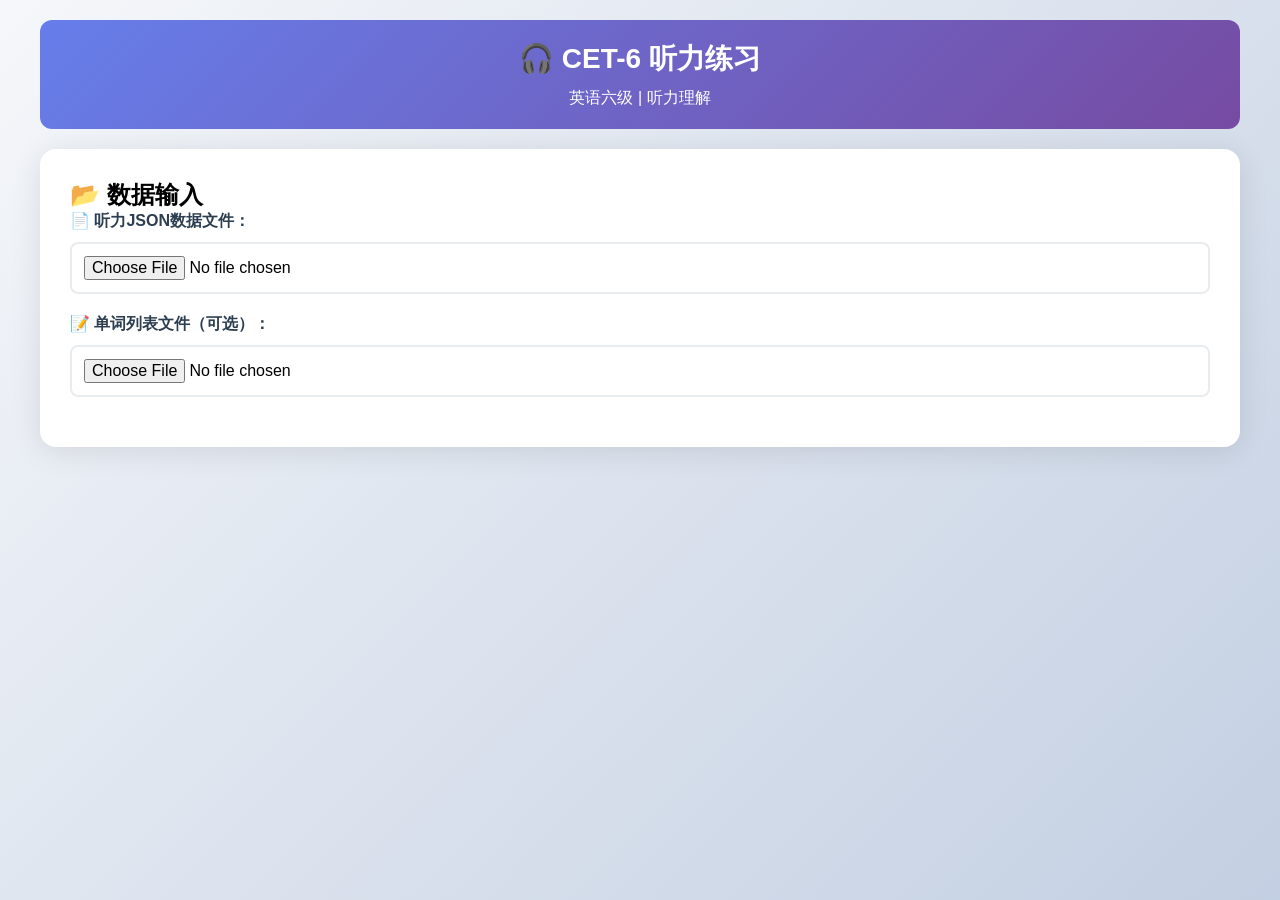
==== commit d2e75b6a: "update" ====
--- a/CET-6 听力练习应用.html
+++ b/CET-6 听力练习应用.html
@@ -1,7 +1,7 @@
 <!DOCTYPE html>
-<!-- saved from url=(0163)file:///D:/DESKTOP/%E5%AD%A6%E6%9C%AF/%E7%A0%94%E7%A9%B6/%E3%80%90code%E3%80%91/%E7%AD%9B%E9%80%89%E4%B8%8D%E6%87%82%E7%9A%84%E5%8D%95%E8%AF%8D/cet6-listening.html -->
-<html lang="zh-CN"><head><meta http-equiv="Content-Type" content="text/html; charset=UTF-8">
-    
+<html lang="zh-CN">
+<head>
+    <meta charset="UTF-8">
     <meta name="viewport" content="width=device-width, initial-scale=1.0">
     <title>CET-6 听力练习应用</title>
     <style>
@@ -15,8 +15,6 @@
             font-family: -apple-system, BlinkMacSystemFont, 'Segoe UI', 'Roboto', 'Oxygen',
                 'Ubuntu', 'Cantarell', 'Fira Sans', 'Droid Sans', 'Helvetica Neue',
                 sans-serif;
-            -webkit-font-smoothing: antialiased;
-            -moz-osx-font-smoothing: grayscale;
             background: linear-gradient(135deg, #f5f7fa 0%, #c3cfe2 100%);
             min-height: 100vh;
             padding: 20px;
@@ -41,9 +39,37 @@
             margin-bottom: 10px;
         }
 
-        .header-info {
+        .file-input-section {
+            background: white;
+            border-radius: 16px;
+            padding: 30px;
+            box-shadow: 0 4px 30px rgba(0, 0, 0, 0.1);
+            margin-bottom: 20px;
+        }
+
+        .file-input-group {
+            margin-bottom: 20px;
+        }
+
+        .file-input-group label {
+            display: block;
+            font-weight: 600;
+            color: #2c3e50;
+            margin-bottom: 10px;
+        }
+
+        .file-input {
+            width: 100%;
+            padding: 12px;
+            border: 2px solid #e9ecef;
+            border-radius: 8px;
             font-size: 16px;
-            opacity: 0.9;
+            background: white;
+        }
+
+        .file-input:focus {
+            border-color: #2196f3;
+            outline: none;
         }
 
         .main-content {
@@ -52,6 +78,7 @@
             padding: 30px;
             box-shadow: 0 4px 30px rgba(0, 0, 0, 0.1);
             margin-bottom: 20px;
+            display: none;
         }
 
         .exercise-title {
@@ -392,22 +419,11 @@
             color: #424242;
         }
 
-        .word {
-            cursor: pointer;
+        .word-highlight {
+            background: rgba(255, 193, 7, 0.5);
             padding: 2px 4px;
             border-radius: 3px;
-            transition: all 0.2s ease;
-        }
-
-        .word:hover {
-            background: rgba(33, 150, 243, 0.1);
-            color: #1976d2;
-        }
-
-        .word.mastered {
-            background: rgba(76, 175, 80, 0.1);
-            color: #2e7d32;
-            border-bottom: 2px solid #4caf50;
+            font-weight: 600;
         }
 
         .questions-content {
@@ -561,6 +577,7 @@
             border-top: 2px solid #e9ecef;
             padding-top: 20px;
             text-align: center;
+            display: none;
         }
 
         .score-display {
@@ -665,6 +682,10 @@
             }
 
             .main-content {
+                padding: 20px;
+            }
+
+            .file-input-section {
                 padding: 20px;
             }
 
@@ -694,12 +715,29 @@
             </div>
         </header>
 
-        <div class="main-content">
-            <div class="exercise-title">Crisis Management</div>
-
-            <div class="context-box">
+        <!-- 文件输入区域 -->
+        <div class="file-input-section">
+            <h2>📂 数据输入</h2>
+            <div class="file-input-group">
+                <label for="jsonFileInput">📄 听力JSON数据文件：</label>
+                <input type="file" id="jsonFileInput" class="file-input" accept=".json,.txt" />
+            </div>
+            <div class="file-input-group">
+                <label for="wordsFileInput">📝 单词列表文件（可选）：</label>
+                <input type="file" id="wordsFileInput" class="file-input" accept=".txt" />
+            </div>
+            <div id="loadingIndicator" style="display: none; color: #2196f3; margin-top: 10px;">
+                正在加载数据...
+            </div>
+        </div>
+
+        <!-- 主要内容区域（初始隐藏） -->
+        <div class="main-content" id="mainContent">
+            <div class="exercise-title" id="exerciseTitle"></div>
+
+            <div class="context-box" id="contextBox">
                 <h3>背景信息</h3>
-                <p>Two campaign strategists, Mark and Sarah, are discussing a serious incident involving their candidate running for Mayor just weeks before the election.</p>
+                <p id="contextText"></p>
             </div>
 
             <div class="audio-controls">
@@ -712,7 +750,7 @@
                         <select class="speed-select" id="speedSelect">
                             <option value="0.5">0.5x</option>
                             <option value="0.75">0.75x</option>
-                            <option value="1" selected="">1x</option>
+                            <option value="1" selected>1x</option>
                             <option value="1.25">1.25x</option>
                             <option value="1.5">1.5x</option>
                         </select>
@@ -725,7 +763,7 @@
                             <span>👩</span>
                             <span>女声选择</span>
                         </div>
-                        <select class="voice-select voice-select-full" id="femaleVoiceSelect"><option value="auto">自动选择</option><optgroup label="女声"><option value="female-81">Microsoft Natasha Online (Natural) - English (Australia) (en-AU)</option><option value="female-84">Microsoft Yan Online (Natural) - English (Hong Kong SAR) (en-HK)</option><option value="female-87">Microsoft Neerja Online (Natural) - English (India) (en-IN)</option><option value="female-90">Microsoft Emily Online (Natural) - English (Ireland) (en-IE)</option><option value="female-93">Microsoft Mitchell Online (Natural) - English (New Zealand) (en-NZ)</option><option value="female-96">Microsoft Ezinne Online (Natural) - English (Nigeria) (en-NG)</option><option value="female-99">Microsoft Ava Online (Natural) - English (United States) (en-US)</option><option value="female-102">Microsoft Brian Online (Natural) - English (United States) (en-US)</option><option value="female-105">Microsoft Leah Online (Natural) - English (South Africa) (en-ZA)</option><option value="female-111">Microsoft Ryan Online (Natural) - English (United Kingdom) (en-GB)</option><option value="female-114">Microsoft Ana Online (Natural) - English (United States) (en-US)</option><option value="female-117">Microsoft AvaMultilingual Online (Natural) - English (United States) (en-US)</option><option value="female-120">Microsoft EmmaMultilingual Online (Natural) - English (United States) (en-US)</option><option value="female-123">Microsoft Jenny Online (Natural) - English (United States) (en-US)</option><option value="female-126">Microsoft Steffan Online (Natural) - English (United States) (en-US)</option><option value="female-246">Microsoft Marcelo Online (Natural) - Spanish (Bolivia) (es-BO)</option><option value="female-247">Microsoft Sofia Online (Natural) - Spanish (Bolivia) (es-BO)</option></optgroup></select>
+                        <select class="voice-select voice-select-full" id="femaleVoiceSelect"></select>
                         <div class="voice-test-buttons">
                             <button class="test-voice-button test-female" onclick="testFemaleVoice()">测试女声</button>
                         </div>
@@ -736,7 +774,7 @@
                             <span>👨</span>
                             <span>男声选择</span>
                         </div>
-                        <select class="voice-select voice-select-full" id="maleVoiceSelect"><option value="auto">自动选择</option><optgroup label="男声"><option value="male-23">Microsoft Iman Online (Natural) - Arabic (Libya) (ar-LY)</option><option value="male-27">Microsoft Abdullah Online (Natural) - Arabic (Oman) (ar-OM)</option><option value="male-28">Microsoft Aysha Online (Natural) - Arabic (Oman) (ar-OM)</option><option value="male-33">Microsoft Amany Online (Natural) - Arabic (Syria) (ar-SY)</option><option value="male-64">Microsoft Xiaobei Online (Natural) - Chinese (Northeastern Mandarin) (zh-CN-liaoning)</option><option value="male-67">Microsoft HsiaoYu Online (Natural) - Chinese (Taiwanese Mandarin) (zh-TW)</option><option value="male-68">Microsoft Xiaoni Online (Natural) - Chinese (Zhongyuan Mandarin Shaanxi) (zh-CN-shaanxi)</option><option value="male-73">Microsoft Christel Online (Natural) - Danish (Denmark) (da-DK)</option><option value="male-74">Microsoft Jeppe Online (Natural) - Danish (Denmark) (da-DK)</option><option value="male-80">Microsoft WilliamMultilingual Online (Natural) - English (Australia) (en-AU)</option><option value="male-82">Microsoft Clara Online (Natural) - English (Canada) (en-CA)</option><option value="male-83">Microsoft Liam Online (Natural) - English (Canada) (en-CA)</option><option value="male-85">Microsoft Sam Online (Natural) - English (Hongkong) (en-HK)</option><option value="male-86">Microsoft Neerja Online (Natural) - English (India) (Preview) (en-IN)</option><option value="male-88">Microsoft Prabhat Online (Natural) - English (India) (en-IN)</option><option value="male-89">Microsoft Connor Online (Natural) - English (Ireland) (en-IE)</option><option value="male-91">Microsoft Asilia Online (Natural) - English (Kenya) (en-KE)</option><option value="male-92">Microsoft Chilemba Online (Natural) - English (Kenya) (en-KE)</option><option value="male-94">Microsoft Molly Online (Natural) - English (New Zealand) (en-NZ)</option><option value="male-95">Microsoft Abeo Online (Natural) - English (Nigeria) (en-NG)</option><option value="male-97">Microsoft James Online (Natural) - English (Philippines) (en-PH)</option><option value="male-98">Microsoft Rosa Online (Natural) - English (Philippines) (en-PH)</option><option value="male-100">Microsoft Andrew Online (Natural) - English (United States) (en-US)</option><option value="male-101">Microsoft Emma Online (Natural) - English (United States) (en-US)</option><option value="male-103">Microsoft Luna Online (Natural) - English (Singapore) (en-SG)</option><option value="male-104">Microsoft Wayne Online (Natural) - English (Singapore) (en-SG)</option><option value="male-106">Microsoft Luke Online (Natural) - English (South Africa) (en-ZA)</option><option value="male-107">Microsoft Elimu Online (Natural) - English (Tanzania) (en-TZ)</option><option value="male-108">Microsoft Imani Online (Natural) - English (Tanzania) (en-TZ)</option><option value="male-109">Microsoft Libby Online (Natural) - English (United Kingdom) (en-GB)</option><option value="male-110">Microsoft Maisie Online (Natural) - English (United Kingdom) (en-GB)</option><option value="male-112">Microsoft Sonia Online (Natural) - English (United Kingdom) (en-GB)</option><option value="male-113">Microsoft Thomas Online (Natural) - English (United Kingdom) (en-GB)</option><option value="male-115">Microsoft AndrewMultilingual Online (Natural) - English (United States) (en-US)</option><option value="male-116">Microsoft Aria Online (Natural) - English (United States) (en-US)</option><option value="male-118">Microsoft BrianMultilingual Online (Natural) - English (United States) (en-US)</option><option value="male-119">Microsoft Christopher Online (Natural) - English (United States) (en-US)</option><option value="male-121">Microsoft Eric Online (Natural) - English (United States) (en-US)</option><option value="male-122">Microsoft Guy Online (Natural) - English (United States) (en-US)</option><option value="male-124">Microsoft Michelle Online (Natural) - English (United States) (en-US)</option><option value="male-125">Microsoft Roger Online (Natural) - English (United States) (en-US)</option><option value="male-150">Microsoft Ingrid Online (Natural) - German (Austria) (de-AT)</option><option value="male-151">Microsoft Jonas Online (Natural) - German (Austria) (de-AT)</option><option value="male-152">Microsoft SeraphinaMultilingual Online (Natural) - German (Germany) (de-DE)</option><option value="male-153">Microsoft FlorianMultilingual Online (Natural) - German (Germany) (de-DE)</option><option value="male-154">Microsoft Amala Online (Natural) - German (Germany) (de-DE)</option><option value="male-155">Microsoft Conrad Online (Natural) - German (Germany) (de-DE)</option><option value="male-156">Microsoft Katja Online (Natural) - German (Germany) (de-DE)</option><option value="male-157">Microsoft Killian Online (Natural) - German (Germany) (de-DE)</option><option value="male-158">Microsoft Jan Online (Natural) - German (Switzerland) (de-CH)</option><option value="male-159">Microsoft Leni Online (Natural) - German (Switzerland) (de-CH)</option><option value="male-198">Microsoft Keomany Online (Natural) - Lao (Laos) (lo-LA)</option><option value="male-205">Microsoft Osman Online (Natural) - Malay (Malaysia) (ms-MY)</option><option value="male-212">Microsoft Manohar Online (Natural) - Marathi (India) (mr-IN)</option><option value="male-230">Microsoft Alina Online (Natural) - Romanian (Romania) (ro-RO)</option><option value="male-231">Microsoft Emil Online (Natural) - Romanian (Romania) (ro-RO)</option><option value="male-256">Microsoft Manuel Online (Natural) - Spanish (Cuba) (es-CU)</option><option value="male-314">Microsoft Salman Online (Natural) - Urdu (India) (ur-IN)</option></optgroup></select>
+                        <select class="voice-select voice-select-full" id="maleVoiceSelect"></select>
                         <div class="voice-test-buttons">
                             <button class="test-voice-button test-male" onclick="testMaleVoice()">测试男声</button>
                         </div>
@@ -754,574 +792,46 @@
                     </div>
                 </div>
 
-                <div class="voice-debug" id="voiceDebug" style="display: block;">
+                <div class="voice-debug" id="voiceDebug" style="display: none;">
                     <strong>语音调试信息:</strong>
-                    <div id="debugInfo">
-                总语音数量: 325<br>
-                可用女声: 17<br>
-                可用男声: 58<br>
-                当前女声选择: female-81<br>
-                当前男声选择: male-115<br>
-                浏览器: Mozilla/5.0 (Windows NT 10.0; Win64; x64) AppleWebKit/537.36 (KHTML, like Gecko) Chrome/142.0.0.0 Safari/537.36 Edg/142.0.0.0<br>
-                语言支持: 325 语音
-            </div>
+                    <div id="debugInfo"></div>
                 </div>
             </div>
 
             <div class="content-grid">
                 <div class="dialogue-section">
                     <button class="dialogue-toggle" onclick="toggleDialogue()">
-                        <span id="dialogueToggleText">👁️ 隐藏对话内容</span>
+                        <span id="dialogueToggleText">👁️ 显示对话内容</span>
                     </button>
 
                     <h3 class="section-title">对话内容 💬</h3>
 
                     <div class="dialogue-content" id="dialogueContent" style="display: none;">
-                        <!-- 对话内容保持不变 -->
-                        <div class="dialogue-item woman">
-                            <div class="speaker-info">
-                                <span class="speaker-avatar">👩</span>
-                                <span>女士</span>
-                                <button class="play-line-button" onclick="playLine(&#39;Mark, we have a disaster downstairs. The domestic staff is threatening to go on strike. Our candidate, Mr. Henderson, just had a meltdown.&#39;, &#39;woman&#39;)">🔊</button>
-                            </div>
-                            <div class="dialogue-text">
-                                <span class="word" onclick="toggleWord(this)">Mark</span>,
-                                <span class="word" onclick="toggleWord(this)">we</span>
-                                <span class="word" onclick="toggleWord(this)">have</span>
-                                <span class="word" onclick="toggleWord(this)">a</span>
-                                <span class="word" onclick="toggleWord(this)">disaster</span>
-                                <span class="word mastered" onclick="toggleWord(this)">downstairs</span>.
-                                <span class="word" onclick="toggleWord(this)">The</span>
-                                <span class="word mastered" onclick="toggleWord(this)">domestic</span>
-                                <span class="word" onclick="toggleWord(this)">staff</span>
-                                <span class="word" onclick="toggleWord(this)">is</span>
-                                <span class="word" onclick="toggleWord(this)">threatening</span>
-                                <span class="word" onclick="toggleWord(this)">to</span>
-                                <span class="word" onclick="toggleWord(this)">go</span>
-                                <span class="word" onclick="toggleWord(this)">on</span>
-                                <span class="word" onclick="toggleWord(this)">strike</span>.
-                                <span class="word" onclick="toggleWord(this)">Our</span>
-                                <span class="word mastered" onclick="toggleWord(this)">candidate</span>,
-                                <span class="word" onclick="toggleWord(this)">Mr</span>.
-                                <span class="word" onclick="toggleWord(this)">Henderson</span>,
-                                <span class="word" onclick="toggleWord(this)">just</span>
-                                <span class="word" onclick="toggleWord(this)">had</span>
-                                <span class="word" onclick="toggleWord(this)">a</span>
-                                <span class="word" onclick="toggleWord(this)">meltdown</span>.
-                            </div>
-                        </div>
-
-                        <div class="dialogue-item man">
-                            <div class="speaker-info">
-                                <span class="speaker-avatar">👨</span>
-                                <span>男士</span>
-                                <button class="play-line-button" onclick="playLine(&#39;Again? I saw trash and broken furniture in the hallway. Did he really drag the heavy oak table across the room?&#39;, &#39;man&#39;)">🔊</button>
-                            </div>
-                            <div class="dialogue-text">
-                                <span class="word" onclick="toggleWord(this)">Again</span>?
-                                <span class="word" onclick="toggleWord(this)">I</span>
-                                <span class="word" onclick="toggleWord(this)">saw</span>
-                                <span class="word mastered" onclick="toggleWord(this)">trash</span>
-                                <span class="word" onclick="toggleWord(this)">and</span>
-                                <span class="word mastered" onclick="toggleWord(this)">broken</span>
-                                <span class="word mastered" onclick="toggleWord(this)">furniture</span>
-                                <span class="word" onclick="toggleWord(this)">in</span>
-                                <span class="word" onclick="toggleWord(this)">the</span>
-                                <span class="word" onclick="toggleWord(this)">hallway</span>.
-                                <span class="word" onclick="toggleWord(this)">Did</span>
-                                <span class="word" onclick="toggleWord(this)">he</span>
-                                <span class="word" onclick="toggleWord(this)">really</span>
-                                <span class="word mastered" onclick="toggleWord(this)">drag</span>
-                                <span class="word" onclick="toggleWord(this)">the</span>
-                                <span class="word" onclick="toggleWord(this)">heavy</span>
-                                <span class="word" onclick="toggleWord(this)">oak</span>
-                                <span class="word" onclick="toggleWord(this)">table</span>
-                                <span class="word" onclick="toggleWord(this)">across</span>
-                                <span class="word" onclick="toggleWord(this)">the</span>
-                                <span class="word" onclick="toggleWord(this)">room</span>?
-                            </div>
-                        </div>
-
-                        <!-- 继续添加其他对话行 -->
-                        <div class="dialogue-item woman">
-                            <div class="speaker-info">
-                                <span class="speaker-avatar">👩</span>
-                                <span>女士</span>
-                                <button class="play-line-button" onclick="playLine(&#39;Yes. He claimed the chef put a political trick in his soup. He threw a wet towel, and even his underwear, at the poor servant. It was incredibly offensive. He shouted that he is the lord of this manor, not a plain citizen.&#39;, &#39;woman&#39;)">🔊</button>
-                            </div>
-                            <div class="dialogue-text">
-                                <span class="word" onclick="toggleWord(this)">Yes</span>.
-                                <span class="word" onclick="toggleWord(this)">He</span>
-                                <span class="word" onclick="toggleWord(this)">claimed</span>
-                                <span class="word" onclick="toggleWord(this)">the</span>
-                                <span class="word mastered" onclick="toggleWord(this)">chef</span>
-                                <span class="word" onclick="toggleWord(this)">put</span>
-                                <span class="word" onclick="toggleWord(this)">a</span>
-                                <span class="word mastered" onclick="toggleWord(this)">political</span>
-                                <span class="word mastered" onclick="toggleWord(this)">trick</span>
-                                <span class="word" onclick="toggleWord(this)">in</span>
-                                <span class="word" onclick="toggleWord(this)">his</span>
-                                <span class="word" onclick="toggleWord(this)">soup</span>.
-                                <span class="word" onclick="toggleWord(this)">He</span>
-                                <span class="word mastered" onclick="toggleWord(this)">threw</span>
-                                <span class="word" onclick="toggleWord(this)">a</span>
-                                <span class="word" onclick="toggleWord(this)">wet</span>
-                                <span class="word mastered" onclick="toggleWord(this)">towel</span>,
-                                <span class="word" onclick="toggleWord(this)">and</span>
-                                <span class="word" onclick="toggleWord(this)">even</span>
-                                <span class="word" onclick="toggleWord(this)">his</span>
-                                <span class="word mastered" onclick="toggleWord(this)">underwear</span>,
-                                <span class="word" onclick="toggleWord(this)">at</span>
-                                <span class="word" onclick="toggleWord(this)">the</span>
-                                <span class="word" onclick="toggleWord(this)">poor</span>
-                                <span class="word mastered" onclick="toggleWord(this)">servant</span>.
-                                <span class="word" onclick="toggleWord(this)">It</span>
-                                <span class="word" onclick="toggleWord(this)">was</span>
-                                <span class="word mastered" onclick="toggleWord(this)">incredibly</span>
-                                <span class="word mastered" onclick="toggleWord(this)">offensive</span>.
-                                <span class="word" onclick="toggleWord(this)">He</span>
-                                <span class="word" onclick="toggleWord(this)">shouted</span>
-                                <span class="word" onclick="toggleWord(this)">that</span>
-                                <span class="word" onclick="toggleWord(this)">he</span>
-                                <span class="word" onclick="toggleWord(this)">is</span>
-                                <span class="word" onclick="toggleWord(this)">the</span>
-                                <span class="word mastered" onclick="toggleWord(this)">lord</span>
-                                <span class="word" onclick="toggleWord(this)">of</span>
-                                <span class="word" onclick="toggleWord(this)">this</span>
-                                <span class="word" onclick="toggleWord(this)">manor</span>,
-                                <span class="word" onclick="toggleWord(this)">not</span>
-                                <span class="word" onclick="toggleWord(this)">a</span>
-                                <span class="word mastered" onclick="toggleWord(this)">plain</span>
-                                <span class="word" onclick="toggleWord(this)">citizen</span>.
-                            </div>
-                        </div>
-
-                        <div class="dialogue-item man">
-                            <div class="speaker-info">
-                                <span class="speaker-avatar">👨</span>
-                                <span>男士</span>
-                                <button class="play-line-button" onclick="playLine(&#39;That violates every criterion of civil behavior. If this external news reaches the Congress or the ethics panel, our capital in this contest will vanish. We can&#39;t pretend this is normal.&#39;, &#39;man&#39;)">🔊</button>
-                            </div>
-                            <div class="dialogue-text">
-                                <span class="word" onclick="toggleWord(this)">That</span>
-                                <span class="word" onclick="toggleWord(this)">violates</span>
-                                <span class="word" onclick="toggleWord(this)">every</span>
-                                <span class="word" onclick="toggleWord(this)">criterion</span>
-                                <span class="word" onclick="toggleWord(this)">of</span>
-                                <span class="word" onclick="toggleWord(this)">civil</span>
-                                <span class="word" onclick="toggleWord(this)">behavior</span>.
-                                <span class="word" onclick="toggleWord(this)">If</span>
-                                <span class="word" onclick="toggleWord(this)">this</span>
-                                <span class="word" onclick="toggleWord(this)">external</span>
-                                <span class="word" onclick="toggleWord(this)">news</span>
-                                <span class="word" onclick="toggleWord(this)">reaches</span>
-                                <span class="word" onclick="toggleWord(this)">the</span>
-                                <span class="word" onclick="toggleWord(this)">Congress</span>
-                                <span class="word" onclick="toggleWord(this)">or</span>
-                                <span class="word" onclick="toggleWord(this)">the</span>
-                                <span class="word" onclick="toggleWord(this)">ethics</span>
-                                <span class="word" onclick="toggleWord(this)">panel</span>,
-                                <span class="word" onclick="toggleWord(this)">our</span>
-                                <span class="word" onclick="toggleWord(this)">capital</span>
-                                <span class="word" onclick="toggleWord(this)">in</span>
-                                <span class="word" onclick="toggleWord(this)">this</span>
-                                <span class="word" onclick="toggleWord(this)">contest</span>
-                                <span class="word" onclick="toggleWord(this)">will</span>
-                                <span class="word" onclick="toggleWord(this)">vanish</span>.
-                                <span class="word" onclick="toggleWord(this)">We</span>
-                                <span class="word" onclick="toggleWord(this)">can't</span>
-                                <span class="word" onclick="toggleWord(this)">pretend</span>
-                                <span class="word" onclick="toggleWord(this)">this</span>
-                                <span class="word" onclick="toggleWord(this)">is</span>
-                                <span class="word" onclick="toggleWord(this)">normal</span>.
-                            </div>
-                        </div>
-
-                        <div class="dialogue-item woman">
-                            <div class="speaker-info">
-                                <span class="speaker-avatar">👩</span>
-                                <span>女士</span>
-                                <button class="play-line-button" onclick="playLine(&#39;I tried to whisper a warning to him, but he wouldn&#39;t lean in to listen. He has this notion that he can do whatever he wants. Honestly, he looks hollow. He&#39;s smoking pack after pack of cigarettes; I&#39;m worried about his lung capacity and organ failure.&#39;, &#39;woman&#39;)">🔊</button>
-                            </div>
-                            <div class="dialogue-text">
-                                <span class="word" onclick="toggleWord(this)">I</span>
-                                <span class="word" onclick="toggleWord(this)">tried</span>
-                                <span class="word" onclick="toggleWord(this)">to</span>
-                                <span class="word" onclick="toggleWord(this)">whisper</span>
-                                <span class="word" onclick="toggleWord(this)">a</span>
-                                <span class="word" onclick="toggleWord(this)">warning</span>
-                                <span class="word" onclick="toggleWord(this)">to</span>
-                                <span class="word" onclick="toggleWord(this)">him</span>,
-                                <span class="word" onclick="toggleWord(this)">but</span>
-                                <span class="word" onclick="toggleWord(this)">he</span>
-                                <span class="word" onclick="toggleWord(this)">wouldn't</span>
-                                <span class="word" onclick="toggleWord(this)">lean</span>
-                                <span class="word" onclick="toggleWord(this)">in</span>
-                                <span class="word" onclick="toggleWord(this)">to</span>
-                                <span class="word" onclick="toggleWord(this)">listen</span>.
-                                <span class="word" onclick="toggleWord(this)">He</span>
-                                <span class="word" onclick="toggleWord(this)">has</span>
-                                <span class="word" onclick="toggleWord(this)">this</span>
-                                <span class="word" onclick="toggleWord(this)">notion</span>
-                                <span class="word" onclick="toggleWord(this)">that</span>
-                                <span class="word" onclick="toggleWord(this)">he</span>
-                                <span class="word" onclick="toggleWord(this)">can</span>
-                                <span class="word" onclick="toggleWord(this)">do</span>
-                                <span class="word" onclick="toggleWord(this)">whatever</span>
-                                <span class="word" onclick="toggleWord(this)">he</span>
-                                <span class="word" onclick="toggleWord(this)">wants</span>.
-                                <span class="word" onclick="toggleWord(this)">Honestly</span>,
-                                <span class="word" onclick="toggleWord(this)">he</span>
-                                <span class="word" onclick="toggleWord(this)">looks</span>
-                                <span class="word" onclick="toggleWord(this)">hollow</span>.
-                                <span class="word" onclick="toggleWord(this)">He's</span>
-                                <span class="word" onclick="toggleWord(this)">smoking</span>
-                                <span class="word" onclick="toggleWord(this)">pack</span>
-                                <span class="word" onclick="toggleWord(this)">after</span>
-                                <span class="word" onclick="toggleWord(this)">pack</span>
-                                <span class="word" onclick="toggleWord(this)">of</span>
-                                <span class="word" onclick="toggleWord(this)">cigarettes</span>;
-                                <span class="word" onclick="toggleWord(this)">I'm</span>
-                                <span class="word" onclick="toggleWord(this)">worried</span>
-                                <span class="word" onclick="toggleWord(this)">about</span>
-                                <span class="word" onclick="toggleWord(this)">his</span>
-                                <span class="word" onclick="toggleWord(this)">lung</span>
-                                <span class="word" onclick="toggleWord(this)">capacity</span>
-                                <span class="word" onclick="toggleWord(this)">and</span>
-                                <span class="word" onclick="toggleWord(this)">organ</span>
-                                <span class="word" onclick="toggleWord(this)">failure</span>.
-                            </div>
-                        </div>
-
-                        <div class="dialogue-item man">
-                            <div class="speaker-info">
-                                <span class="speaker-avatar">👨</span>
-                                <span>男士</span>
-                                <button class="play-line-button" onclick="playLine(&#39;We need insight into his mental state. Is he fit for the obligation of being mayor? Regardless, we must retain control. What is the amount needed to settle this?&#39;, &#39;man&#39;)">🔊</button>
-                            </div>
-                            <div class="dialogue-text">
-                                <span class="word" onclick="toggleWord(this)">We</span>
-                                <span class="word" onclick="toggleWord(this)">need</span>
-                                <span class="word" onclick="toggleWord(this)">insight</span>
-                                <span class="word" onclick="toggleWord(this)">into</span>
-                                <span class="word" onclick="toggleWord(this)">his</span>
-                                <span class="word" onclick="toggleWord(this)">mental</span>
-                                <span class="word" onclick="toggleWord(this)">state</span>.
-                                <span class="word" onclick="toggleWord(this)">Is</span>
-                                <span class="word" onclick="toggleWord(this)">he</span>
-                                <span class="word" onclick="toggleWord(this)">fit</span>
-                                <span class="word" onclick="toggleWord(this)">for</span>
-                                <span class="word" onclick="toggleWord(this)">the</span>
-                                <span class="word" onclick="toggleWord(this)">obligation</span>
-                                <span class="word" onclick="toggleWord(this)">of</span>
-                                <span class="word" onclick="toggleWord(this)">being</span>
-                                <span class="word" onclick="toggleWord(this)">mayor</span>?
-                                <span class="word" onclick="toggleWord(this)">Regardless</span>,
-                                <span class="word" onclick="toggleWord(this)">we</span>
-                                <span class="word" onclick="toggleWord(this)">must</span>
-                                <span class="word" onclick="toggleWord(this)">retain</span>
-                                <span class="word" onclick="toggleWord(this)">control</span>.
-                                <span class="word" onclick="toggleWord(this)">What</span>
-                                <span class="word" onclick="toggleWord(this)">is</span>
-                                <span class="word" onclick="toggleWord(this)">the</span>
-                                <span class="word" onclick="toggleWord(this)">amount</span>
-                                <span class="word" onclick="toggleWord(this)">needed</span>
-                                <span class="word" onclick="toggleWord(this)">to</span>
-                                <span class="word" onclick="toggleWord(this)">settle</span>
-                                <span class="word" onclick="toggleWord(this)">this</span>?
-                            </div>
-                        </div>
-
-                        <div class="dialogue-item woman">
-                            <div class="speaker-info">
-                                <span class="speaker-avatar">👩</span>
-                                <span>女士</span>
-                                <button class="play-line-button" onclick="playLine(&#39;The attorney sent a quotation. The staff demands a higher wage and a sincere apology, or they walk. It is a hefty sum.&#39;, &#39;woman&#39;)">🔊</button>
-                            </div>
-                            <div class="dialogue-text">
-                                <span class="word" onclick="toggleWord(this)">The</span>
-                                <span class="word" onclick="toggleWord(this)">attorney</span>
-                                <span class="word" onclick="toggleWord(this)">sent</span>
-                                <span class="word" onclick="toggleWord(this)">a</span>
-                                <span class="word" onclick="toggleWord(this)">quotation</span>.
-                                <span class="word" onclick="toggleWord(this)">The</span>
-                                <span class="word" onclick="toggleWord(this)">staff</span>
-                                <span class="word" onclick="toggleWord(this)">demands</span>
-                                <span class="word" onclick="toggleWord(this)">a</span>
-                                <span class="word" onclick="toggleWord(this)">higher</span>
-                                <span class="word" onclick="toggleWord(this)">wage</span>
-                                <span class="word" onclick="toggleWord(this)">and</span>
-                                <span class="word" onclick="toggleWord(this)">a</span>
-                                <span class="word" onclick="toggleWord(this)">sincere</span>
-                                <span class="word" onclick="toggleWord(this)">apology</span>,
-                                <span class="word" onclick="toggleWord(this)">or</span>
-                                <span class="word" onclick="toggleWord(this)">they</span>
-                                <span class="word" onclick="toggleWord(this)">walk</span>.
-                                <span class="word" onclick="toggleWord(this)">It</span>
-                                <span class="word" onclick="toggleWord(this)">is</span>
-                                <span class="word" onclick="toggleWord(this)">a</span>
-                                <span class="word" onclick="toggleWord(this)">hefty</span>
-                                <span class="word" onclick="toggleWord(this)">sum</span>.
-                            </div>
-                        </div>
-
-                        <div class="dialogue-item man">
-                            <div class="speaker-info">
-                                <span class="speaker-avatar">👨</span>
-                                <span>男士</span>
-                                <button class="play-line-button" onclick="playLine(&#39;We have to grant it. Our objective is to win. We can&#39;t let the motor of this campaign stall now. Is there any stuff we can use to spin this?&#39;, &#39;man&#39;)">🔊</button>
-                            </div>
-                            <div class="dialogue-text">
-                                <span class="word" onclick="toggleWord(this)">We</span>
-                                <span class="word" onclick="toggleWord(this)">have</span>
-                                <span class="word" onclick="toggleWord(this)">to</span>
-                                <span class="word" onclick="toggleWord(this)">grant</span>
-                                <span class="word" onclick="toggleWord(this)">it</span>.
-                                <span class="word" onclick="toggleWord(this)">Our</span>
-                                <span class="word" onclick="toggleWord(this)">objective</span>
-                                <span class="word" onclick="toggleWord(this)">is</span>
-                                <span class="word" onclick="toggleWord(this)">to</span>
-                                <span class="word" onclick="toggleWord(this)">win</span>.
-                                <span class="word" onclick="toggleWord(this)">We</span>
-                                <span class="word" onclick="toggleWord(this)">can't</span>
-                                <span class="word" onclick="toggleWord(this)">let</span>
-                                <span class="word" onclick="toggleWord(this)">the</span>
-                                <span class="word" onclick="toggleWord(this)">motor</span>
-                                <span class="word" onclick="toggleWord(this)">of</span>
-                                <span class="word" onclick="toggleWord(this)">this</span>
-                                <span class="word" onclick="toggleWord(this)">campaign</span>
-                                <span class="word" onclick="toggleWord(this)">stall</span>
-                                <span class="word" onclick="toggleWord(this)">now</span>.
-                                <span class="word" onclick="toggleWord(this)">Is</span>
-                                <span class="word" onclick="toggleWord(this)">there</span>
-                                <span class="word" onclick="toggleWord(this)">any</span>
-                                <span class="word" onclick="toggleWord(this)">stuff</span>
-                                <span class="word" onclick="toggleWord(this)">we</span>
-                                <span class="word" onclick="toggleWord(this)">can</span>
-                                <span class="word" onclick="toggleWord(this)">use</span>
-                                <span class="word" onclick="toggleWord(this)">to</span>
-                                <span class="word" onclick="toggleWord(this)">spin</span>
-                                <span class="word" onclick="toggleWord(this)">this</span>?
-                            </div>
-                        </div>
-
-                        <div class="dialogue-item woman">
-                            <div class="speaker-info">
-                                <span class="speaker-avatar">👩</span>
-                                <span>女士</span>
-                                <button class="play-line-button" onclick="playLine(&#39;Not really. He didn&#39;t act like a benevolent priest; he acted like a tyrant. Even the quotation from his speech regarding family values sounds somewhat ironic now.&#39;, &#39;woman&#39;)">🔊</button>
-                            </div>
-                            <div class="dialogue-text">
-                                <span class="word" onclick="toggleWord(this)">Not</span>
-                                <span class="word" onclick="toggleWord(this)">really</span>.
-                                <span class="word" onclick="toggleWord(this)">He</span>
-                                <span class="word" onclick="toggleWord(this)">didn't</span>
-                                <span class="word" onclick="toggleWord(this)">act</span>
-                                <span class="word" onclick="toggleWord(this)">like</span>
-                                <span class="word" onclick="toggleWord(this)">a</span>
-                                <span class="word" onclick="toggleWord(this)">benevolent</span>
-                                <span class="word" onclick="toggleWord(this)">priest</span>;
-                                <span class="word" onclick="toggleWord(this)">he</span>
-                                <span class="word" onclick="toggleWord(this)">acted</span>
-                                <span class="word" onclick="toggleWord(this)">like</span>
-                                <span class="word" onclick="toggleWord(this)">a</span>
-                                <span class="word" onclick="toggleWord(this)">tyrant</span>.
-                                <span class="word" onclick="toggleWord(this)">Even</span>
-                                <span class="word" onclick="toggleWord(this)">the</span>
-                                <span class="word" onclick="toggleWord(this)">quotation</span>
-                                <span class="word" onclick="toggleWord(this)">from</span>
-                                <span class="word" onclick="toggleWord(this)">his</span>
-                                <span class="word" onclick="toggleWord(this)">speech</span>
-                                <span class="word" onclick="toggleWord(this)">regarding</span>
-                                <span class="word" onclick="toggleWord(this)">family</span>
-                                <span class="word" onclick="toggleWord(this)">values</span>
-                                <span class="word" onclick="toggleWord(this)">sounds</span>
-                                <span class="word" onclick="toggleWord(this)">somewhat</span>
-                                <span class="word" onclick="toggleWord(this)">ironic</span>
-                                <span class="word" onclick="toggleWord(this)">now</span>.
-                            </div>
-                        </div>
-
-                        <div class="dialogue-item man">
-                            <div class="speaker-info">
-                                <span class="speaker-avatar">👨</span>
-                                <span>男士</span>
-                                <button class="play-line-button" onclick="playLine(&#39;Fine. Pay them. I&#39;ll go handle the candidate.&#39;, &#39;man&#39;)">🔊</button>
-                            </div>
-                            <div class="dialogue-text">
-                                <span class="word" onclick="toggleWord(this)">Fine</span>.
-                                <span class="word" onclick="toggleWord(this)">Pay</span>
-                                <span class="word" onclick="toggleWord(this)">them</span>.
-                                <span class="word" onclick="toggleWord(this)">I'll</span>
-                                <span class="word" onclick="toggleWord(this)">go</span>
-                                <span class="word" onclick="toggleWord(this)">handle</span>
-                                <span class="word" onclick="toggleWord(this)">the</span>
-                                <span class="word" onclick="toggleWord(this)">candidate</span>.
-                            </div>
-                        </div>
+                        <!-- 动态加载的对话内容将显示在这里 -->
                     </div>
                 </div>
 
                 <div class="questions-section">
                     <button class="questions-toggle" onclick="toggleQuestionTitles()">
-                        <span id="questionTitlesToggleText">👁️ 隐藏题目</span>
+                        <span id="questionTitlesToggleText">👁️ 显示题目</span>
                     </button>
 
                     <h3 class="section-title">题目 📝</h3>
 
                     <div class="questions-content" id="questionsContent">
-                        <!-- 题目内容保持不变 -->
-                        <div class="question-item">
-                            <div class="question-number">Q1</div>
-                            <div class="question-text">What is the main problem the speakers are discussing?</div>
-
-                            <div class="option-item" onclick="selectOption(this, 1, &#39;A&#39;)">
-                                <div class="option-letter">A</div>
-                                <div class="option-text">The candidate's health issues regarding his lungs.</div>
-                            </div>
-
-                            <div class="option-item" onclick="selectOption(this, 1, &#39;B&#39;)">
-                                <div class="option-letter">B</div>
-                                <div class="option-text">A financial dispute with the campaign attorney.</div>
-                            </div>
-
-                            <div class="option-item" onclick="selectOption(this, 1, &#39;C&#39;)">
-                                <div class="option-letter">C</div>
-                                <div class="option-text">The candidate's inappropriate behavior and the resulting staff crisis.</div>
-                            </div>
-
-                            <div class="option-item" onclick="selectOption(this, 1, &#39;D&#39;)">
-                                <div class="option-letter">D</div>
-                                <div class="option-text">A political trick played by the opposition party.</div>
-                            </div>
-
-                            <div class="answer-explanation" id="explanation1" style="display: none;">
-                                <div class="explanation-header">
-                                    <h4>答案解析</h4>
-                                    <div class="correct-answer">正确答案: C</div>
-                                </div>
-                                <div class="explanation-text">
-                                    The dialogue revolves around the candidate ("Mr. Henderson") having a "meltdown," throwing "furniture" and "underwear," and the staff threatening to "strike." While health and finance are mentioned, they are secondary to the behavioral crisis.
-                                </div>
-                            </div>
-                        </div>
-
-                        <div class="question-item">
-                            <div class="question-number">Q2</div>
-                            <div class="question-text">According to the woman, how did the candidate react to the chef?</div>
-
-                            <div class="option-item" onclick="selectOption(this, 2, &#39;A&#39;)">
-                                <div class="option-letter">A</div>
-                                <div class="option-text">He fired the chef for being a spy.</div>
-                            </div>
-
-                            <div class="option-item" onclick="selectOption(this, 2, &#39;B&#39;)">
-                                <div class="option-letter">B</div>
-                                <div class="option-text">He physically dragged the chef downstairs.</div>
-                            </div>
-
-                            <div class="option-item" onclick="selectOption(this, 2, &#39;C&#39;)">
-                                <div class="option-letter">C</div>
-                                <div class="option-text">He remained civil but refused to eat the soup.</div>
-                            </div>
-
-                            <div class="option-item" onclick="selectOption(this, 2, &#39;D&#39;)">
-                                <div class="option-letter">D</div>
-                                <div class="option-text">He became aggressive and threw personal items.</div>
-                            </div>
-
-                            <div class="answer-explanation" id="explanation2" style="display: none;">
-                                <div class="explanation-header">
-                                    <h4>答案解析</h4>
-                                    <div class="correct-answer">正确答案: D</div>
-                                </div>
-                                <div class="explanation-text">
-                                    The woman states, "He threw a wet towel, and even his underwear, at the poor servant." This matches the option of becoming aggressive and throwing personal items.
-                                </div>
-                            </div>
-                        </div>
-
-                        <div class="question-item">
-                            <div class="question-number">Q3</div>
-                            <div class="question-text">What does the man imply is the priority in handling the situation?</div>
-
-                            <div class="option-item" onclick="selectOption(this, 3, &#39;A&#39;)">
-                                <div class="option-letter">A</div>
-                                <div class="option-text">Ensuring the candidate receives medical attention for his organs.</div>
-                            </div>
-
-                            <div class="option-item" onclick="selectOption(this, 3, &#39;B&#39;)">
-                                <div class="option-letter">B</div>
-                                <div class="option-text">Preventing the incident from becoming public to protect the campaign.</div>
-                            </div>
-
-                            <div class="option-item" onclick="selectOption(this, 3, &#39;C&#39;)">
-                                <div class="option-letter">C</div>
-                                <div class="option-text">Convincing the Congress panel to intervene in the strike.</div>
-                            </div>
-
-                            <div class="option-item" onclick="selectOption(this, 3, &#39;D&#39;)">
-                                <div class="option-letter">D</div>
-                                <div class="option-text">Teaching the candidate how to behave like a civil servant.</div>
-                            </div>
-
-                            <div class="answer-explanation" id="explanation3" style="display: none;">
-                                <div class="explanation-header">
-                                    <h4>答案解析</h4>
-                                    <div class="correct-answer">正确答案: B</div>
-                                </div>
-                                <div class="explanation-text">
-                                    The man mentions that if "external news reaches the Congress... our capital in this contest will vanish." He later states their "objective is to win" and agrees to pay to "retain control," implying the priority is containing the damage to the campaign.
-                                </div>
-                            </div>
-                        </div>
-
-                        <div class="question-item">
-                            <div class="question-number">Q4</div>
-                            <div class="question-text">What solution do the speakers agree upon regarding the staff?</div>
-
-                            <div class="option-item" onclick="selectOption(this, 4, &#39;A&#39;)">
-                                <div class="option-letter">A</div>
-                                <div class="option-text">They will replace the domestic staff immediately.</div>
-                            </div>
-
-                            <div class="option-item" onclick="selectOption(this, 4, &#39;B&#39;)">
-                                <div class="option-letter">B</div>
-                                <div class="option-text">They will meet the financial and emotional demands of the staff.</div>
-                            </div>
-
-                            <div class="option-item" onclick="selectOption(this, 4, &#39;C&#39;)">
-                                <div class="option-letter">C</div>
-                                <div class="option-text">They will ask the priest to mediate the conflict.</div>
-                            </div>
-
-                            <div class="option-item" onclick="selectOption(this, 4, &#39;D&#39;)">
-                                <div class="option-letter">D</div>
-                                <div class="option-text">They will challenge the attorney's quotation in court.</div>
-                            </div>
-
-                            <div class="answer-explanation" id="explanation4" style="display: none;">
-                                <div class="explanation-header">
-                                    <h4>答案解析</h4>
-                                    <div class="correct-answer">正确答案: B</div>
-                                </div>
-                                <div class="explanation-text">
-                                    The woman mentions the staff demands a "higher wage" and a "sincere apology." The man concludes by saying, "We have to grant it... Pay them." This confirms they agree to meet the demands.
-                                </div>
-                            </div>
-                        </div>
+                        <!-- 动态加载的题目内容将显示在这里 -->
                     </div>
                 </div>
             </div>
 
             <div class="submit-section" id="submitSection">
-                <div class="progress-text">已完成 <span id="answeredCount">0</span> / 4 题</div>
-                <button class="submit-button" id="submitButton" onclick="submitAnswers()" disabled="">提交答案</button>
+                <div class="progress-text">已完成 <span id="answeredCount">0</span> / <span id="totalQuestions">0</span> 题</div>
+                <button class="submit-button" id="submitButton" onclick="submitAnswers()" disabled>提交答案</button>
             </div>
 
-            <div class="results-section" id="resultsSection" style="display: none;">
+            <div class="results-section" id="resultsSection">
                 <div class="score-display">
-                    <span class="score-text">得分: <span id="correctCount">0</span> / 4 (<span id="percentage">0</span>%)</span>
+                    <span class="score-text">得分: <span id="correctCount">0</span> / <span id="totalQuestionsResult">0</span> (<span id="percentage">0</span>%)</span>
                     <span class="score-grade" id="scoreGrade">❌ 未通过</span>
                 </div>
                 <button class="reset-button" onclick="resetQuiz()">重新练习</button>
@@ -1331,192 +841,215 @@
 
     <script>
         let selectedAnswers = {};
-        let correctAnswers = {1: 'C', 2: 'D', 3: 'B', 4: 'B'};
+        let correctAnswers = {};
         let currentUtterance = null;
-        let dialogueVisible = false; // 默认为不显示对话内容
-        let questionTitlesVisible = false; // 默认为不显示题目标题
+        let dialogueVisible = false;
+        let questionTitlesVisible = false;
         let voices = [];
         let femaleVoices = [];
         let maleVoices = [];
         let progressInterval = null;
         let startTime = null;
-        let estimatedDuration = 60000; // 估计60秒
+        let estimatedDuration = 60000;
         let isPlaying = false;
         let currentDialogueIndex = 0;
-
-        // 对话数据，包含性别信息
-        const dialogueData = [
-            { text: "Mark, we have a disaster downstairs. The domestic staff is threatening to go on strike. Our candidate, Mr. Henderson, just had a meltdown.", gender: "woman" },
-            { text: "Again? I saw trash and broken furniture in the hallway. Did he really drag the heavy oak table across the room?", gender: "man" },
-            { text: "Yes. He claimed the chef put a political trick in his soup. He threw a wet towel, and even his underwear, at the poor servant. It was incredibly offensive. He shouted that he is the lord of this manor, not a plain citizen.", gender: "woman" },
-            { text: "That violates every criterion of civil behavior. If this external news reaches the Congress or the ethics panel, our capital in this contest will vanish. We can't pretend this is normal.", gender: "man" },
-            { text: "I tried to whisper a warning to him, but he wouldn't lean in to listen. He has this notion that he can do whatever he wants. Honestly, he looks hollow. He's smoking pack after pack of cigarettes; I'm worried about his lung capacity and organ failure.", gender: "woman" },
-            { text: "We need insight into his mental state. Is he fit for the obligation of being mayor? Regardless, we must retain control. What is the amount needed to settle this?", gender: "man" },
-            { text: "The attorney sent a quotation. The staff demands a higher wage and a sincere apology, or they walk. It is a hefty sum.", gender: "woman" },
-            { text: "We have to grant it. Our objective is to win. We can't let the motor of this campaign stall now. Is there any stuff we can use to spin this?", gender: "man" },
-            { text: "Not really. He didn't act like a benevolent priest; he acted like a tyrant. Even the quotation from his speech regarding family values sounds somewhat ironic now.", gender: "woman" },
-            { text: "Fine. Pay them. I'll go handle the candidate.", gender: "man" }
-        ];
-
-        // 强制初始化语音
+        let currentData = null;
+        let unknownWords = [];
+
+        // 文件输入处理
+        document.getElementById('jsonFileInput').addEventListener('change', handleJsonFile);
+        document.getElementById('wordsFileInput').addEventListener('change', handleWordsFile);
+
+        function handleJsonFile(event) {
+            const file = event.target.files[0];
+            if (!file) return;
+
+            const loadingIndicator = document.getElementById('loadingIndicator');
+            loadingIndicator.style.display = 'block';
+
+            const reader = new FileReader();
+            reader.onload = function(e) {
+                try {
+                    const data = JSON.parse(e.target.result);
+                    loadExerciseData(data);
+                    loadingIndicator.style.display = 'none';
+                } catch (error) {
+                    alert('JSON文件格式错误: ' + error.message);
+                    loadingIndicator.style.display = 'none';
+                }
+            };
+            reader.readAsText(file);
+        }
+
+        function handleWordsFile(event) {
+            const file = event.target.files[0];
+            if (!file) return;
+
+            const reader = new FileReader();
+            reader.onload = function(e) {
+                const words = e.target.result.split('\n')
+                    .map(word => word.trim().toLowerCase())
+                    .filter(word => word.length > 0);
+                unknownWords = words;
+                if (currentData) {
+                    loadExerciseData(currentData); // 重新加载以应用高亮
+                }
+            };
+            reader.readAsText(file);
+        }
+
+        function loadExerciseData(data) {
+            currentData = data;
+
+            // 显示主要内容
+            document.getElementById('mainContent').style.display = 'block';
+
+            // 设置标题和背景信息
+            document.getElementById('exerciseTitle').textContent = data.title || 'CET-6 听力练习';
+            document.getElementById('contextText').textContent = data.context || '';
+
+            // 加载对话内容
+            loadDialogue(data.dialogue);
+
+            // 加载题目
+            loadQuestions(data.questions);
+
+            // 重置答题状态
+            resetQuiz();
+        }
+
+        function loadDialogue(dialogue) {
+            const dialogueContent = document.getElementById('dialogueContent');
+            dialogueContent.innerHTML = '';
+
+            dialogue.forEach((item, index) => {
+                const dialogueItem = document.createElement('div');
+                dialogueItem.className = `dialogue-item ${item.speaker === 'W' ? 'woman' : 'man'}`;
+
+                const speakerInfo = document.createElement('div');
+                speakerInfo.className = 'speaker-info';
+                speakerInfo.innerHTML = `
+                    <span class="speaker-avatar">${item.speaker === 'W' ? '👩' : '👨'}</span>
+                    <span>${item.speaker === 'W' ? '女士' : '男士'}</span>
+                    <button class="play-line-button" onclick="playLine('${item.content.replace(/'/g, "\\'")}', '${item.speaker === 'W' ? 'woman' : 'man'}')">🔊</button>
+                `;
+
+                const dialogueText = document.createElement('div');
+                dialogueText.className = 'dialogue-text';
+                dialogueText.innerHTML = highlightWords(item.content);
+
+                dialogueItem.appendChild(speakerInfo);
+                dialogueItem.appendChild(dialogueText);
+                dialogueContent.appendChild(dialogueItem);
+            });
+        }
+
+        function loadQuestions(questions) {
+            const questionsContent = document.getElementById('questionsContent');
+            questionsContent.innerHTML = '';
+
+            document.getElementById('totalQuestions').textContent = questions.length;
+            document.getElementById('totalQuestionsResult').textContent = questions.length;
+
+            questions.forEach((question, index) => {
+                correctAnswers[index + 1] = question.answer;
+
+                const questionItem = document.createElement('div');
+                questionItem.className = 'question-item';
+
+                const questionNumber = document.createElement('div');
+                questionNumber.className = 'question-number';
+                questionNumber.textContent = `Q${index + 1}`;
+
+                const questionText = document.createElement('div');
+                questionText.className = 'question-text';
+                questionText.innerHTML = highlightWords(question.question);
+
+                questionItem.appendChild(questionNumber);
+                questionItem.appendChild(questionText);
+
+                // 添加选项
+                Object.entries(question.options).forEach(([key, option]) => {
+                    const optionItem = document.createElement('div');
+                    optionItem.className = 'option-item';
+                    optionItem.onclick = () => selectOption(optionItem, index + 1, key);
+
+                    const optionLetter = document.createElement('div');
+                    optionLetter.className = 'option-letter';
+                    optionLetter.textContent = key;
+
+                    const optionText = document.createElement('div');
+                    optionText.className = 'option-text';
+                    optionText.innerHTML = highlightWords(option);
+
+                    optionItem.appendChild(optionLetter);
+                    optionItem.appendChild(optionText);
+                    questionItem.appendChild(optionItem);
+                });
+
+                // 添加答案解释
+                const explanation = document.createElement('div');
+                explanation.className = 'answer-explanation';
+                explanation.id = `explanation${index + 1}`;
+                explanation.style.display = 'none';
+                explanation.innerHTML = `
+                    <div class="explanation-header">
+                        <h4>答案解析</h4>
+                        <div class="correct-answer">正确答案: ${question.answer}</div>
+                    </div>
+                    <div class="explanation-text">${question.explanation}</div>
+                `;
+
+                questionItem.appendChild(explanation);
+                questionsContent.appendChild(questionItem);
+            });
+        }
+
+        function highlightWords(text) {
+            if (unknownWords.length === 0) return text;
+
+            let highlightedText = text;
+            unknownWords.forEach(word => {
+                const regex = new RegExp(`\\b${word}\\b`, 'gi');
+                highlightedText = highlightedText.replace(regex, `<span class="word-highlight">$\u0026</span>`);
+            });
+
+            return highlightedText;
+        }
+
+        // 语音相关函数
         function forceInitializeVoices() {
-            console.log('Force initializing voices...');
-
-            // 取消所有当前语音
             speechSynthesis.cancel();
-
-            // 获取语音列表
             voices = speechSynthesis.getVoices();
-            console.log('Total voices available:', voices.length);
-
-            // 清空分类
+
             femaleVoices = [];
             maleVoices = [];
 
-            // 重新分类语音
             voices.forEach((voice, index) => {
                 const name = voice.name.toLowerCase();
-                const lang = voice.lang.toLowerCase();
-
-                console.log(`Voice ${index}: ${name} (${lang})`);
-
-                // 使用正确的女声列表
-                const femaleNames = [
-                    'microsoft aysha online (natural)',
-                    'microsoft amany online (natural)',
-                    'microsoft xiaobei online (natural)',
-                    'microsoft hsiaoyu online (natural)',
-                    'microsoft xiaoni online (natural)',
-                    'microsoft christel online (natural)',
-                    'microsoft clara online (natural)',
-                    'microsoft neerja online (natural)',
-                    'microsoft asilia online (natural)',
-                    'microsoft molly online (natural)',
-                    'microsoft abeo online (natural)',
-                    'microsoft rosa online (natural)',
-                    'microsoft emma online (natural)',
-                    'microsoft luna online (natural)',
-                    'microsoft imani online (natural)',
-                    'microsoft libby online (natural)',
-                    'microsoft maisie online (natural)',
-                    'microsoft sonia online (natural)',
-                    'microsoft aria online (natural)',
-                    'microsoft michelle online (natural)',
-                    'microsoft ingrid online (natural)',
-                    'microsoft seraphinamultilingual online (natural)',
-                    'microsoft amala online (natural)',
-                    'microsoft katja online (natural)',
-                    'microsoft leni online (natural)',
-                    'microsoft keomany online (natural)',
-                    'microsoft alina online (natural)',
-                    'microsoft natasha online (natural)',
-                    'microsoft yan online (natural)',
-                    'microsoft emily online (natural)',
-                    'microsoft mitchell online (natural)',
-                    'microsoft ezinne online (natural)',
-                    'microsoft ava online (natural)',
-                    'microsoft leah online (natural)',
-                    'microsoft ryan online (natural)',
-                    'microsoft ana online (natural)',
-                    'microsoft avamultilingual online (natural)',
-                    'microsoft emmamultilingual online (natural)',
-                    'microsoft jenny online (natural)',
-                    'microsoft steffan online (natural)',
-                    'microsoft sofia online (natural)',
-                    'microsoft marcelo online (natural)',
-                    'microsoft nathan online (natural)',
-                    'microsoft sophia online (natural)',
-                    'microsoft elena online (natural)',
-                    'microsoft michael online (natural)'
-                ];
-
-                // 使用正确的男声列表
-                const maleNames = [
-                    'microsoft iman online (natural)',
-                    'microsoft abdullah online (natural)',
-                    'microsoft jeppe online (natural)',
-                    'microsoft williammultilingual online (natural)',
-                    'microsoft liam online (natural)',
-                    'microsoft sam online (natural)',
-                    'microsoft prabhat online (natural)',
-                    'microsoft connor online (natural)',
-                    'microsoft chilemba online (natural)',
-                    'microsoft james online (natural)',
-                    'microsoft andrew online (natural)',
-                    'microsoft wayne online (natural)',
-                    'microsoft luke online (natural)',
-                    'microsoft elimu online (natural)',
-                    'microsoft thomas online (natural)',
-                    'microsoft andrewmultilingual online (natural)',
-                    'microsoft brianmultilingual online (natural)',
-                    'microsoft christopher online (natural)',
-                    'microsoft eric online (natural)',
-                    'microsoft guy online (natural)',
-                    'microsoft roger online (natural)',
-                    'microsoft jonas online (natural)',
-                    'microsoft florianmultilingual online (natural)',
-                    'microsoft conrad online (natural)',
-                    'microsoft killian online (natural)',
-                    'microsoft jan online (natural)',
-                    'microsoft osman online (natural)',
-                    'microsoft manohar online (natural)',
-                    'microsoft emil online (natural)',
-                    'microsoft manuel online (natural)',
-                    'microsoft salman online (natural)',
-                    'microsoft brian online (natural)',
-                    'microsoft william online (natural)',
-                    'microsoft archie online (natural)',
-                    'microsoft will online (natural)',
-                    'microsoft colin online (natural)',
-                    'microsoft aoi online (natural)',
-                    'microsoft mole online (natural)'
-                ];
-
-                // 检查是否为女声
-                const isFemale = femaleNames.some(femaleName => name.includes(femaleName));
-                const isMale = maleNames.some(maleName => name.includes(maleName));
-
-                if (isFemale) {
-                    femaleVoices.push({voice: voice, index: index, type: 'female'});
-                    console.log(`  -> Classified as female: ${name}`);
-                } else if (isMale) {
-                    maleVoices.push({voice: voice, index: index, type: 'male'});
-                    console.log(`  -> Classified as male: ${name}`);
+
+                // 简化的性别判断
+                if (name.includes('female') || name.includes('woman') ||
+                    name.includes('girl') || name.includes('微软晓') ||
+                    name.includes('微软小') || name.includes('natasha') ||
+                    name.includes('jenny') || name.includes('ava') ||
+                    name.includes('emma') || name.includes('mia')) {
+                    femaleVoices.push({voice: voice, index: index});
+                } else {
+                    maleVoices.push({voice: voice, index: index});
                 }
             });
 
-            console.log(`Final classification: ${femaleVoices.length} female, ${maleVoices.length} male`);
-
             populateVoiceSelects();
-            updateDebugInfo();
-
-            return true;
-        }
-
-        // 填充语音选择框
+        }
+
         function populateVoiceSelects() {
             const femaleSelect = document.getElementById('femaleVoiceSelect');
             const maleSelect = document.getElementById('maleVoiceSelect');
 
-            if (!femaleSelect || !maleSelect) {
-                console.error('Voice select elements not found');
-                return;
-            }
-
-            // 清空现有选项
-            femaleSelect.innerHTML = '';
-            maleSelect.innerHTML = '';
-
-            // 自动选择选项
-            const autoOption = document.createElement('option');
-            autoOption.value = 'auto';
-            autoOption.textContent = '自动选择';
-            const femaleAutoOption = autoOption.cloneNode(true);
-            const maleAutoOption = autoOption.cloneNode(true);
-            femaleSelect.appendChild(femaleAutoOption);
-            maleSelect.appendChild(maleAutoOption);
-
-            // 添加女声选项
+            femaleSelect.innerHTML = '<option value="auto">自动选择</option>';
+            maleSelect.innerHTML = '<option value="auto">自动选择</option>';
+
             if (femaleVoices.length > 0) {
                 const femaleGroup = document.createElement('optgroup');
                 femaleGroup.label = '女声';
@@ -1529,7 +1062,6 @@
                 femaleSelect.appendChild(femaleGroup);
             }
 
-            // 添加男声选项
             if (maleVoices.length > 0) {
                 const maleGroup = document.createElement('optgroup');
                 maleGroup.label = '男声';
@@ -1541,141 +1073,57 @@
                 });
                 maleSelect.appendChild(maleGroup);
             }
-
-            console.log('Voice select boxes populated successfully');
-        }
-
-        // 更新调试信息
-        function updateDebugInfo() {
-            const debugInfo = document.getElementById('debugInfo');
-            const debugDiv = document.getElementById('voiceDebug');
-
-            if (!debugInfo || !debugDiv) return;
-
-            const femaleSelection = document.getElementById('femaleVoiceSelect').value;
-            const maleSelection = document.getElementById('maleVoiceSelect').value;
-
-            debugInfo.innerHTML = `
-                总语音数量: ${voices.length}<br>
-                可用女声: ${femaleVoices.length}<br>
-                可用男声: ${maleVoices.length}<br>
-                当前女声选择: ${femaleSelection}<br>
-                当前男声选择: ${maleSelection}<br>
-                浏览器: ${navigator.userAgent}<br>
-                语言支持: ${speechSynthesis.getVoices().length} 语音
-            `;
-
-            debugDiv.style.display = 'block';
-        }
-
-        // 选择合适的语音 - 增强版本
+        }
+
         function selectVoice(gender) {
-            console.log(`Selecting voice for gender: ${gender}`);
-
             const voiceSelect = gender === 'woman' ?
                 document.getElementById('femaleVoiceSelect') :
                 document.getElementById('maleVoiceSelect');
 
-            if (!voiceSelect) {
-                console.error(`Voice select element for ${gender} not found`);
-                return null;
-            }
-
             const voiceSelectValue = voiceSelect.value;
-            console.log(`Voice select value: ${voiceSelectValue}`);
-
-            let selectedVoice = null;
-            let selectedIndex = -1;
-
-            // 如果用户手动选择了语音
+
             if (voiceSelectValue !== 'auto') {
                 const [voiceType, voiceIndex] = voiceSelectValue.split('-');
                 const index = parseInt(voiceIndex);
 
                 if (voices[index]) {
-                    selectedVoice = voices[index];
-                    selectedIndex = index;
-                    console.log(`Manual voice selected for ${gender}:`, selectedVoice.name);
+                    return voices[index];
+                }
+            }
+
+            // 自动选择
+            const targetVoices = gender === 'woman' ? femaleVoices : maleVoices;
+
+            if (targetVoices.length > 0) {
+                const enUSVoice = targetVoices.find(item =>
+                    item.voice.lang.toLowerCase().includes('en-us')
+                );
+
+                if (enUSVoice) {
+                    return enUSVoice.voice;
                 } else {
-                    console.warn(`Invalid voice index: ${index}`);
+                    return targetVoices[0].voice;
                 }
             }
 
-            // 自动选择 - 优先选择 en-US 的语音
-            if (!selectedVoice) {
-                const targetVoices = gender === 'woman' ? femaleVoices : maleVoices;
-
-                if (targetVoices.length > 0) {
-                    // 首先尝试选择 en-US 的语音
-                    const enUSVoice = targetVoices.find(item =>
-                        item.voice.lang.toLowerCase().includes('en-us')
-                    );
-
-                    if (enUSVoice) {
-                        selectedVoice = enUSVoice.voice;
-                        selectedIndex = enUSVoice.index;
-                        console.log(`Auto selected en-US ${gender} voice:`, selectedVoice.name);
-                    } else {
-                        // 如果没有 en-US，选择第一个可用语音
-                        selectedVoice = targetVoices[0].voice;
-                        selectedIndex = targetVoices[0].index;
-                        console.log(`Auto selected first available ${gender} voice:`, selectedVoice.name);
-                    }
-
-                    // 自动更新下拉列表的选择
-                    if (selectedIndex >= 0) {
-                        voiceSelect.value = `${gender === 'woman' ? 'female' : 'male'}-${selectedIndex}`;
-                        console.log(`Updated voice select to: ${voiceSelect.value}`);
-                    }
-                } else {
-                    console.warn(`No ${gender} voices available`);
-                }
-            }
-
             // 回退到默认语音
-            if (!selectedVoice) {
-                const englishVoices = voices.filter(v => v.lang.includes('en'));
-                selectedVoice = englishVoices.length > 0 ? englishVoices[0] : voices[0];
-                console.log(`Fallback voice selected:`, selectedVoice ? selectedVoice.name : 'None');
-            }
-
-            return selectedVoice;
-        }
-
-        // 创建对话语音合成 - 增强版本
+            const englishVoices = voices.filter(v => v.lang.includes('en'));
+            return englishVoices.length > 0 ? englishVoices[0] : voices[0];
+        }
+
         function createDialogueUtterance(text, gender) {
-            console.log(`Creating utterance for ${gender}:`, text.substring(0, 30) + '...');
-
             const utterance = new SpeechSynthesisUtterance(text);
             utterance.lang = 'en-US';
             utterance.rate = parseFloat(document.getElementById('speedSelect').value);
 
-            // 使用对应性别的语音
             const selectedVoice = selectVoice(gender);
             if (selectedVoice) {
                 utterance.voice = selectedVoice;
-                console.log(`Using ${gender} voice:`, selectedVoice.name);
-            } else {
-                console.warn(`No voice available for ${gender}, using default`);
-            }
-
-            // 添加事件监听器用于调试
-            utterance.onstart = () => {
-                console.log(`Started speaking (${gender}):`, text.substring(0, 20) + '...');
-            };
-
-            utterance.onend = () => {
-                console.log(`Finished speaking (${gender}):`, text.substring(0, 20) + '...');
-            };
-
-            utterance.onerror = (event) => {
-                console.error(`Error speaking (${gender}):`, event);
-            };
+            }
 
             return utterance;
         }
 
-        // 测试女声
         function testFemaleVoice() {
             stopDialogue();
             const testText = "This is a test of the female voice selection.";
@@ -1683,7 +1131,6 @@
             speechSynthesis.speak(utterance);
         }
 
-        // 测试男声
         function testMaleVoice() {
             stopDialogue();
             const testText = "This is a test of the male voice selection.";
@@ -1691,46 +1138,41 @@
             speechSynthesis.speak(utterance);
         }
 
-        // 播放完整对话 - 使用多种语音交替播放
+        // 对话播放相关函数
         function playDialogue() {
+            if (!currentData || !currentData.dialogue) return;
+
             stopDialogue();
-
-            console.log('Starting dialogue playback...');
             currentDialogueIndex = 0;
             isPlaying = true;
 
             function playNextLine() {
-                // 检查是否被停止
-                if (!isPlaying || currentDialogueIndex >= dialogueData.length) {
-                    // 播放完成或被停止
+                if (!isPlaying || currentDialogueIndex >= currentData.dialogue.length) {
                     stopProgress();
                     document.getElementById('playButton').style.display = 'inline-block';
                     document.getElementById('stopButton').style.display = 'none';
                     isPlaying = false;
-
-                    if (currentDialogueIndex >= dialogueData.length) {
-                        console.log('Dialogue playback completed');
-                    } else {
-                        console.log('Dialogue playback stopped');
-                    }
+                    currentUtterance = null;
                     return;
                 }
 
-                const dialogue = dialogueData[currentDialogueIndex];
-                console.log(`Playing line ${currentDialogueIndex + 1}/${dialogueData.length} (${dialogue.gender})`);
-
-                const utterance = createDialogueUtterance(dialogue.text, dialogue.gender);
+                const dialogue = currentData.dialogue[currentDialogueIndex];
+                const utterance = createDialogueUtterance(dialogue.content,
+                    dialogue.speaker === 'W' ? 'woman' : 'man');
+
+                currentUtterance = utterance;
 
                 utterance.onend = function() {
                     currentDialogueIndex++;
-                    // 添加短暂延迟，使对话更自然
+                    currentUtterance = null;
                     if (isPlaying) {
                         setTimeout(playNextLine, 300);
                     }
                 };
 
                 utterance.onerror = function(event) {
-                    console.error('Error playing dialogue line:', event);
+                    console.error('语音播放错误:', event);
+                    currentUtterance = null;
                     currentDialogueIndex++;
                     if (isPlaying) {
                         setTimeout(playNextLine, 300);
@@ -1740,40 +1182,38 @@
                 speechSynthesis.speak(utterance);
             }
 
-            // 开始播放
             document.getElementById('playButton').style.display = 'none';
             document.getElementById('stopButton').style.display = 'inline-block';
             startProgress();
             playNextLine();
         }
 
-        // 停止播放
         function stopDialogue() {
-            if (currentUtterance || speechSynthesis.speaking) {
-                isPlaying = false;  // 设置停止标志
-                speechSynthesis.cancel();
-                currentUtterance = null;
-                document.getElementById('playButton').style.display = 'inline-block';
-                document.getElementById('stopButton').style.display = 'none';
-                stopProgress();
-                console.log('Dialogue playback stopped');
-            }
-        }
-
-        // 播放单行
+            isPlaying = false;
+            speechSynthesis.cancel();
+            currentUtterance = null;
+            currentDialogueIndex = 0;  // 重置索引
+            document.getElementById('playButton').style.display = 'inline-block';
+            document.getElementById('stopButton').style.display = 'none';
+            stopProgress();
+        }
+
         function playLine(text, gender) {
-            // 停止对话播放但继续播放单行
             if (speechSynthesis.speaking) {
                 speechSynthesis.cancel();
                 stopProgress();
             }
-            console.log(`Playing single line (${gender}):`, text.substring(0, 30) + '...');
 
             const utterance = createDialogueUtterance(text, gender);
+            currentUtterance = utterance;
+
+            utterance.onend = function() {
+                currentUtterance = null;
+            };
+
             speechSynthesis.speak(utterance);
         }
 
-        // 开始进度指示
         function startProgress() {
             startTime = Date.now();
             progressInterval = setInterval(() => {
@@ -1784,7 +1224,6 @@
                     document.getElementById('progressFill').style.width = progress + '%';
                     document.getElementById('progressIndicator').style.width = progress + '%';
 
-                    // 更新时间显示
                     const currentSeconds = Math.floor(elapsed / 1000);
                     const totalSeconds = Math.floor(estimatedDuration / 1000);
                     document.getElementById('currentTime').textContent = formatTime(currentSeconds);
@@ -1793,14 +1232,12 @@
             }, 100);
         }
 
-        // 停止进度指示
         function stopProgress() {
             if (progressInterval) {
                 clearInterval(progressInterval);
                 progressInterval = null;
             }
 
-            // 重置进度条
             setTimeout(() => {
                 document.getElementById('progressFill').style.width = '0%';
                 document.getElementById('progressIndicator').style.width = '0%';
@@ -1809,14 +1246,13 @@
             }, 1000);
         }
 
-        // 格式化时间
         function formatTime(seconds) {
             const minutes = Math.floor(seconds / 60);
             const secs = seconds % 60;
             return `${minutes}:${secs.toString().padStart(2, '0')}`;
         }
 
-        // 切换对话显示/隐藏
+        // 界面控制函数
         function toggleDialogue() {
             const dialogueContent = document.getElementById('dialogueContent');
             const toggleText = document.getElementById('dialogueToggleText');
@@ -1832,28 +1268,19 @@
             }
         }
 
-        // 切换题目标题显示/隐藏
         function toggleQuestionTitles() {
-            const questionTitles = document.querySelectorAll('.question-text');
+            const questionTexts = document.querySelectorAll('.question-text');
             const toggleText = document.getElementById('questionTitlesToggleText');
-            const questionsTitlesVisible = toggleText.textContent.includes('隐藏');
-
-            questionTitles.forEach(title => {
-                if (questionsTitlesVisible) {
-                    title.style.display = 'none';
-                } else {
-                    title.style.display = 'block';
-                }
+
+            questionTitlesVisible = !questionTitlesVisible;
+
+            questionTexts.forEach(title => {
+                title.style.display = questionTitlesVisible ? 'block' : 'none';
             });
 
-            if (questionsTitlesVisible) {
-                toggleText.textContent = '👁️ 显示题目';
-            } else {
-                toggleText.textContent = '👁️ 隐藏题目';
-            }
-        }
-
-        // 选择答案选项
+            toggleText.textContent = questionTitlesVisible ? '👁️ 隐藏题目' : '👁️ 显示题目';
+        }
+
         function selectOption(element, questionNumber, option) {
             const questionContainer = element.closest('.question-item');
             const options = questionContainer.querySelectorAll('.option-item');
@@ -1864,25 +1291,26 @@
             updateProgress();
         }
 
-        // 更新进度
         function updateProgress() {
+            const totalQuestions = Object.keys(correctAnswers).length;
             const answeredCount = Object.keys(selectedAnswers).length;
+
             document.getElementById('answeredCount').textContent = answeredCount;
 
             const submitButton = document.getElementById('submitButton');
-            submitButton.disabled = answeredCount !== 4;
-        }
-
-        // 提交答案
+            submitButton.disabled = answeredCount !== totalQuestions;
+        }
+
         function submitAnswers() {
             let correctCount = 0;
+            const totalQuestions = Object.keys(correctAnswers).length;
 
             for (let questionNumber in selectedAnswers) {
                 if (selectedAnswers[questionNumber] === correctAnswers[questionNumber]) {
                     correctCount++;
                 }
 
-                document.getElementById('explanation' + questionNumber).style.display = 'block';
+                document.getElementById(`explanation${questionNumber}`).style.display = 'block';
 
                 const questionContainer = document.querySelector(`#explanation${questionNumber}`).closest('.question-item');
                 const options = questionContainer.querySelectorAll('.option-item');
@@ -1896,7 +1324,7 @@
                 });
             }
 
-            const percentage = Math.round((correctCount / 4) * 100);
+            const percentage = Math.round((correctCount / totalQuestions) * 100);
             document.getElementById('correctCount').textContent = correctCount;
             document.getElementById('percentage').textContent = percentage;
 
@@ -1913,7 +1341,6 @@
             document.getElementById('resultsSection').style.display = 'block';
         }
 
-        // 重置练习
         function resetQuiz() {
             selectedAnswers = {};
 
@@ -1930,86 +1357,17 @@
             document.getElementById('resultsSection').style.display = 'none';
         }
 
-        // 切换单词掌握状态
-        function toggleWord(element) {
-            element.classList.toggle('mastered');
-        }
-
-        // 页面加载完成后初始化 - 增强版本
+        // 初始化
         document.addEventListener('DOMContentLoaded', function() {
-            console.log('DOM content loaded');
-
-            // 多次尝试初始化语音
-            let attempts = 0;
-            const maxAttempts = 5;
-
-            function tryInitialize() {
-                attempts++;
-                console.log(`Voice initialization attempt ${attempts}/${maxAttempts}`);
-
-                if (forceInitializeVoices()) {
-                    console.log('Voice initialization successful');
-                } else if (attempts < maxAttempts) {
-                    console.log('Retrying voice initialization...');
-                    setTimeout(tryInitialize, 500);
-                } else {
-                    console.error('Failed to initialize voices after multiple attempts');
-                    // 即使失败也要显示调试信息
-                    updateDebugInfo();
-                }
-            }
-
-            // 立即尝试初始化
-            tryInitialize();
-
-            // 也监听语音变化事件
             if (speechSynthesis.onvoiceschanged !== undefined) {
-                speechSynthesis.onvoiceschanged = function() {
-                    console.log('Voices changed, reinitializing...');
-                    forceInitializeVoices();
-                };
-            }
-
-            // 添加语音选择事件监听
+                speechSynthesis.onvoiceschanged = forceInitializeVoices;
+            }
+
+            // 延迟初始化语音
             setTimeout(() => {
-                const femaleSelect = document.getElementById('femaleVoiceSelect');
-                const maleSelect = document.getElementById('maleVoiceSelect');
-
-                if (femaleSelect) {
-                    femaleSelect.addEventListener('change', function() {
-                        console.log('Female voice selection changed to:', this.value);
-                        updateDebugInfo();
-                    });
-                }
-
-                if (maleSelect) {
-                    maleSelect.addEventListener('change', function() {
-                        console.log('Male voice selection changed to:', this.value);
-                        updateDebugInfo();
-                    });
-                }
-
-                // 延迟一次额外的初始化
-                setTimeout(() => {
-                    forceInitializeVoices();
-
-                    // 默认隐藏题目标题
-                    const questionTitles = document.querySelectorAll('.question-text');
-                    questionTitles.forEach(title => {
-                        title.style.display = 'none';
-                    });
-                    document.getElementById('questionTitlesToggleText').textContent = '👁️ 显示题目';
-                }, 1000);
+                forceInitializeVoices();
             }, 100);
         });
-
-        // 也在页面加载后尝试一次
-        window.addEventListener('load', function() {
-            console.log('Page fully loaded');
-            setTimeout(() => {
-                forceInitializeVoices();
-            }, 500);
-        });
     </script>
-
-</body></html>+</body>
+</html>
